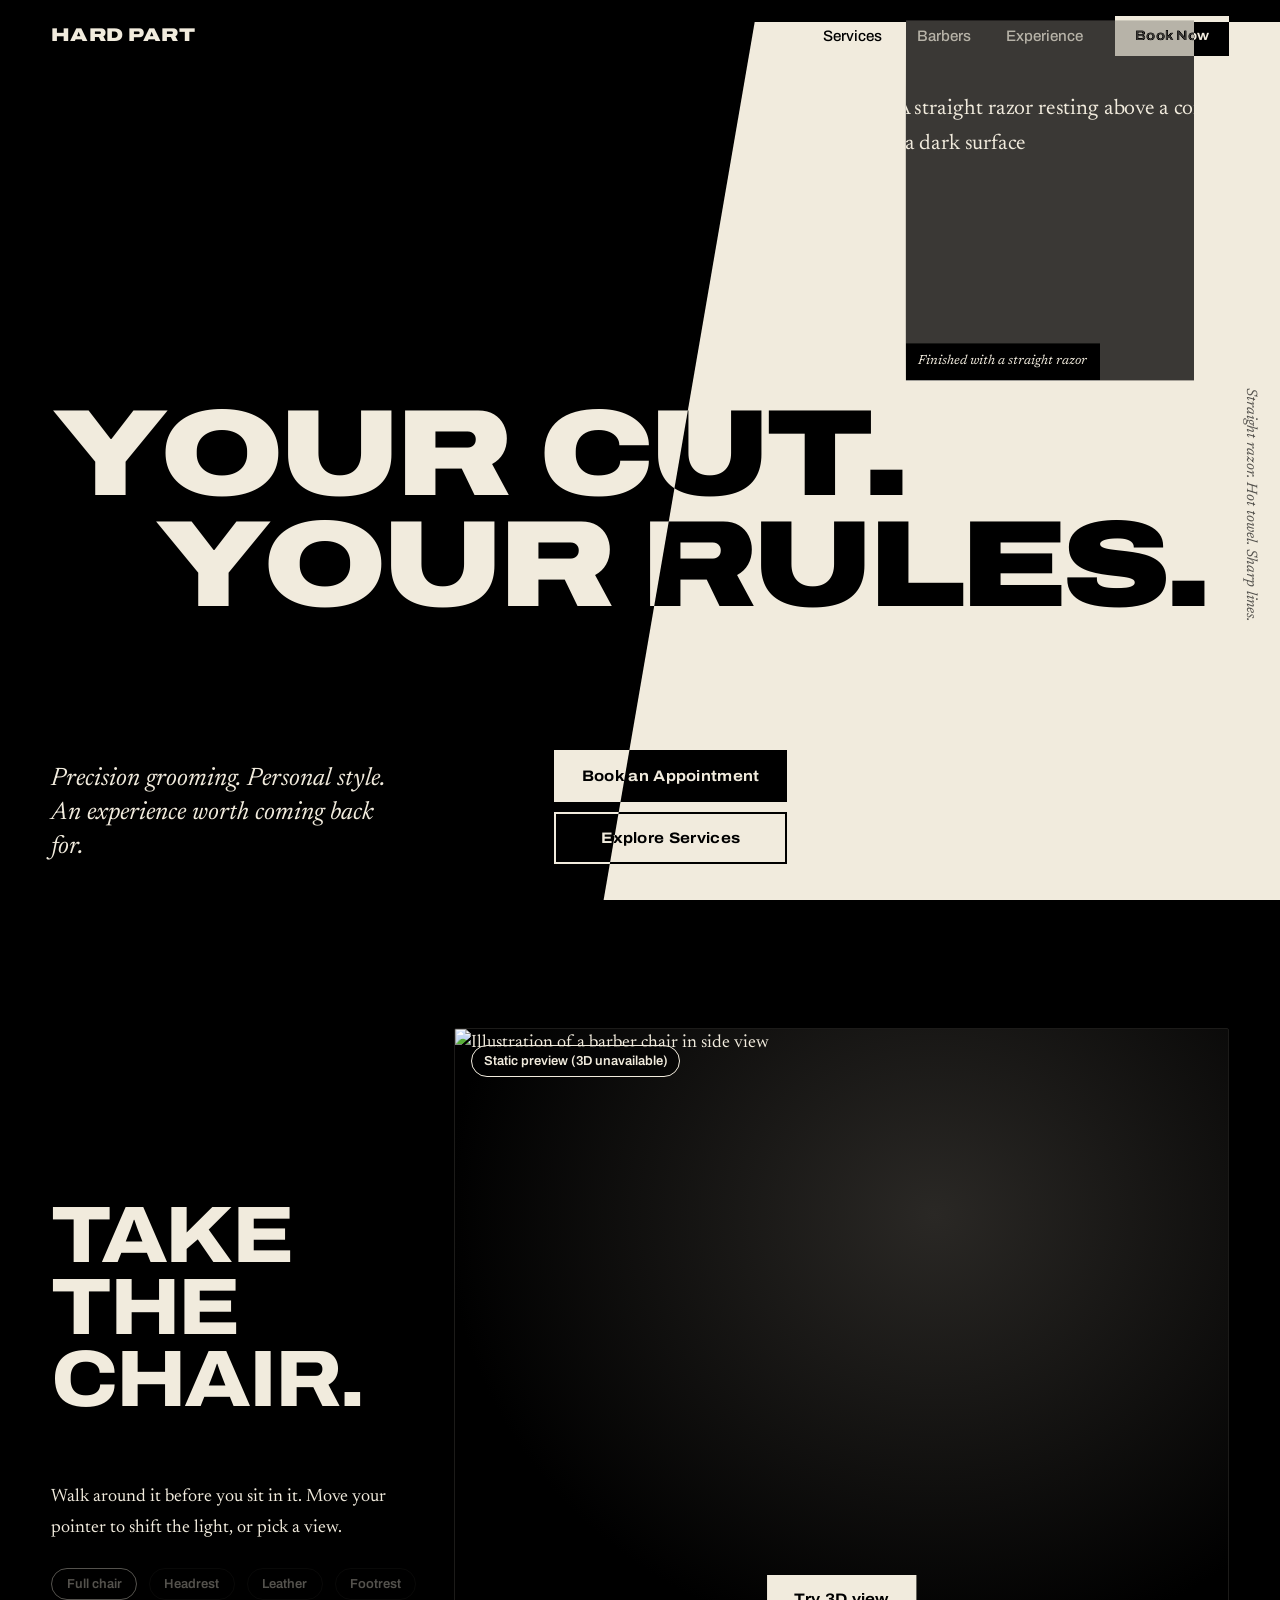
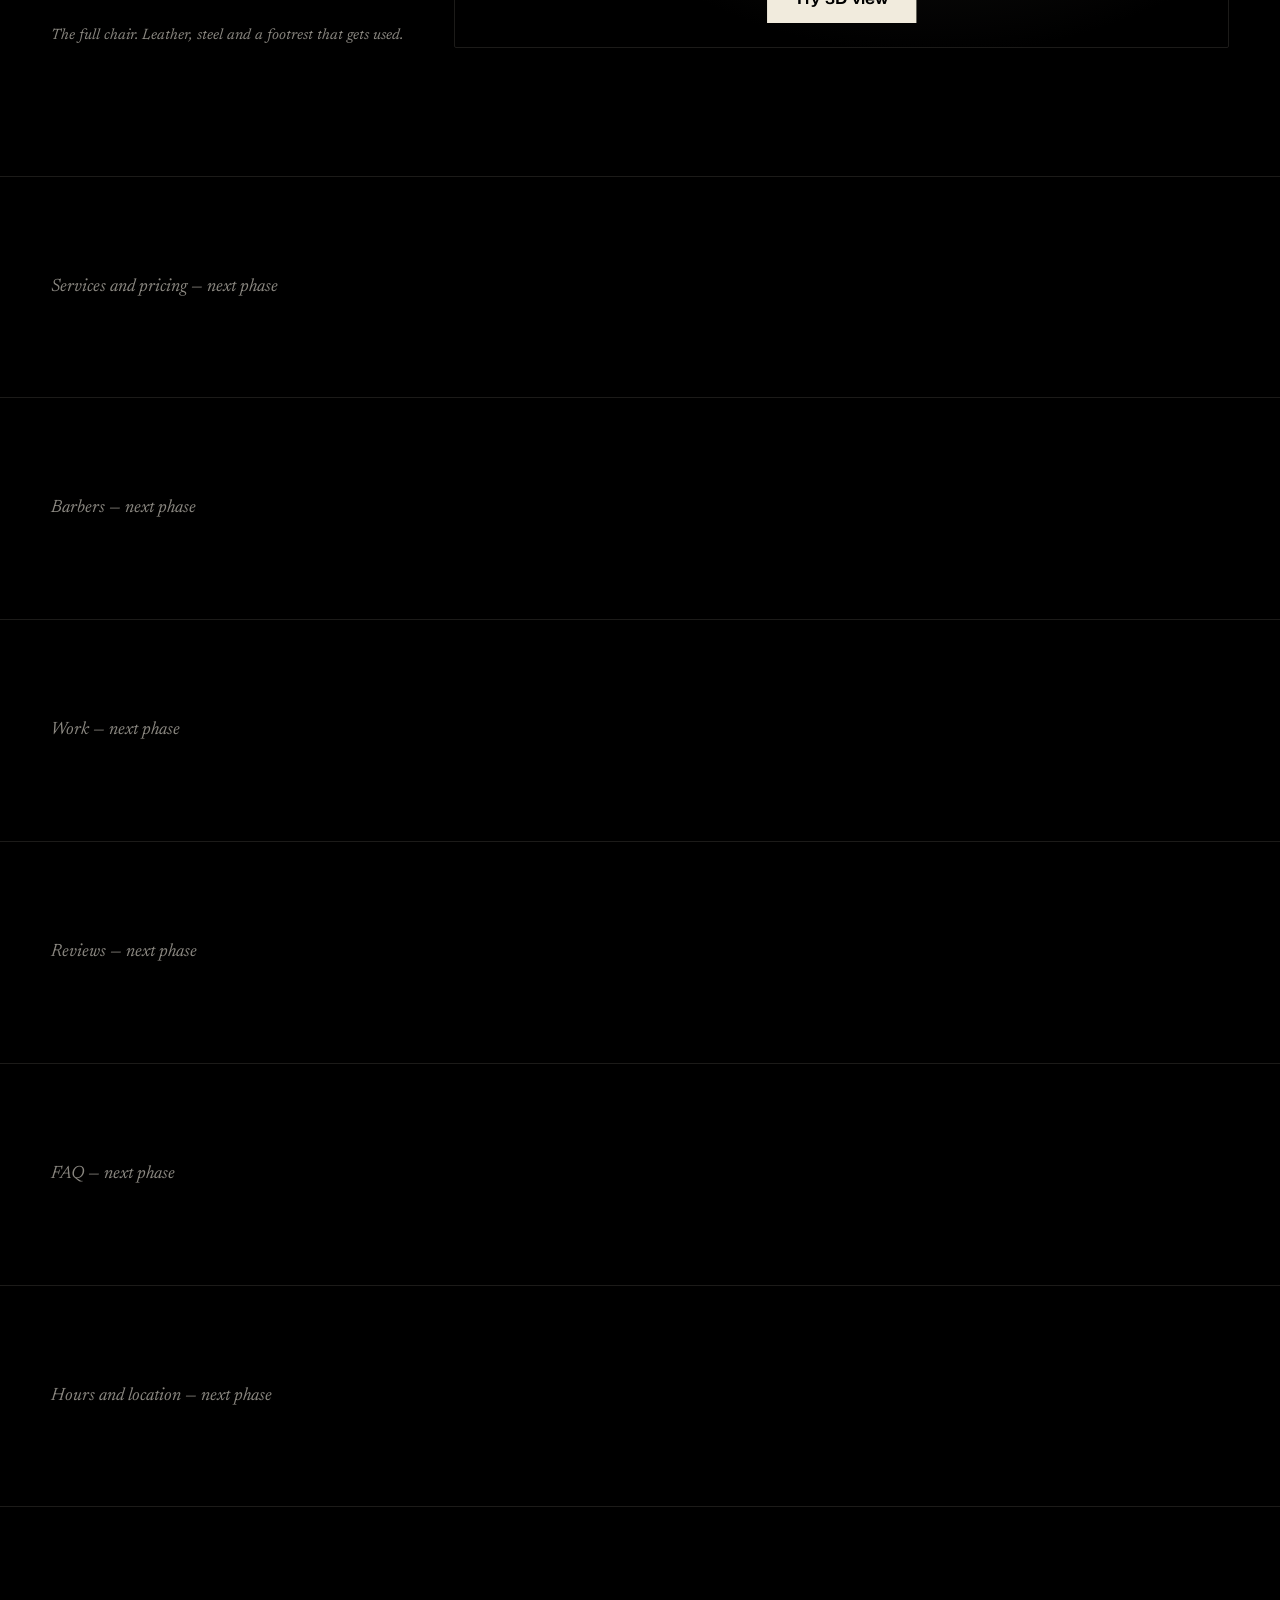
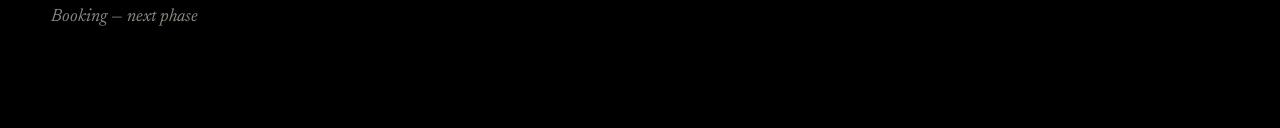
==== index.html @ 2a80bbde "Add files via upload" ====
<!DOCTYPE html>
<html lang="en">
<head>
  <meta charset="utf-8">
  <meta name="viewport" content="width=device-width, initial-scale=1">
  <title>HARD PART — Barber Shop</title>
  <meta name="description" content="HARD PART is a modern barber shop for precision cuts, fades and hot-towel shaves. Demo project.">
  <meta name="theme-color" content="#000000">
  <link rel="icon" href="data:image/svg+xml,%3Csvg xmlns='http://www.w3.org/2000/svg' viewBox='0 0 32 32'%3E%3Crect width='32' height='32' fill='%23000'/%3E%3Cpath d='M18 0h14v32H12z' fill='%23f1ebdd'/%3E%3C/svg%3E">
  <link rel="preconnect" href="https://fonts.googleapis.com">
  <link rel="preconnect" href="https://fonts.gstatic.com" crossorigin>
  <link rel="stylesheet" href="https://fonts.googleapis.com/css2?family=Archivo:wdth,wght@62..125,100..900&family=Newsreader:ital,opsz,wght@0,6..72,400;1,6..72,400&display=swap">
  <link rel="stylesheet" href="style.css">
</head>
<body>
  <a class="skip" href="#main">Skip to content</a>

  <!-- HEADER -->
  <header class="nav" id="nav">
    <a class="nav__logo" href="#top" aria-label="HARD PART, back to top">HARD PART</a>
    <nav class="nav__links" aria-label="Primary">
      <a href="#services">Services</a>
      <a href="#barbers">Barbers</a>
      <a href="#experience">Experience</a>
    </nav>
    <a class="btn btn--sm" href="#book">Book Now</a>
    <button class="nav__toggle" id="menuBtn" aria-expanded="false" aria-controls="menu" aria-label="Open menu">
      <span></span><span></span>
    </button>
  </header>

  <!-- MOBILE MENU -->
  <div class="menu" id="menu" hidden>
    <nav aria-label="Mobile">
      <a href="#services">Services</a>
      <a href="#barbers">Barbers</a>
      <a href="#experience">Experience</a>
      <a href="#reviews">Reviews</a>
      <a href="#visit">Visit</a>
      <a href="#book">Book Now</a>
    </nav>
  </div>

  <main id="main">
    <!-- HERO: a cream slab with a slanted "part" edge holds the photo; the headline crosses the edge and inverts -->
    <section class="hero" id="top" aria-labelledby="heroTitle">
      <div class="hero__panel" aria-hidden="true">
        <span class="hero__side">Straight razor. Hot towel. Sharp lines.</span>
        <span class="hero__ruler"></span>
      </div>

      <figure class="hero__photo">
        <!-- Swap this src for a real photograph (4:5 portrait works best) -->
        <img src="assets/images/hero-barber.svg" width="800" height="1000" alt="A straight razor resting above a comb on a dark surface" fetchpriority="high">
        <figcaption class="hero__cap">Finished with a straight razor</figcaption>
      </figure>

      <div class="hero__content">
        <h1 class="hero__title" id="heroTitle">
          <span class="line"><span>Your cut.</span></span>
          <span class="line line--2"><span>Your rules.</span></span>
        </h1>
        <div class="hero__foot">
          <p class="hero__lede">Precision grooming. Personal style. An experience worth coming back for.</p>
          <div class="hero__actions">
            <a class="btn btn--lg" href="#book">Book an Appointment</a>
            <a class="btn btn--ghost btn--lg" href="#services">Explore Services</a>
          </div>
        </div>
      </div>
    </section>

    <!-- Placeholders: replaced in later phases -->
    <!-- EXPERIENCE: lazy-loaded interactive 3D chair (static preview on small / low-power devices) -->
    <section class="section theme-black chair" id="experience" aria-labelledby="chairTitle">
      <div class="container--wide grid">
        <div class="chair__copy col-4 stack">
          <h2 class="h2 balance" id="chairTitle">Take the chair.</h2>
          <p class="prose">Walk around it before you sit in it. Move your pointer to shift the light, or pick a view.</p>
          <div class="cluster chair__views" role="group" aria-label="Camera views">
            <button class="chip" type="button" data-view="full" aria-pressed="true" disabled data-caption="The full chair. Leather, steel and a footrest that gets used.">Full chair</button>
            <button class="chip" type="button" data-view="headrest" aria-pressed="false" disabled data-caption="An adjustable headrest, built for a long, calm shave.">Headrest</button>
            <button class="chip" type="button" data-view="leather" aria-pressed="false" disabled data-caption="Padded leather and wide arms. Easy to settle into.">Leather</button>
            <button class="chip" type="button" data-view="footrest" aria-pressed="false" disabled data-caption="A tilted footrest. Sit back and let us work.">Footrest</button>
          </div>
          <p class="caption" id="chairCaption" aria-live="polite">The full chair. Leather, steel and a footrest that gets used.</p>
        </div>

        <div class="chair__stage col-8" id="chairStage">
          <img class="chair__fallback" src="assets/images/chair-fallback.svg" width="800" height="640" alt="Illustration of a barber chair in side view" loading="lazy">
          <canvas class="chair__canvas" role="img" aria-label="Interactive 3D barber chair. Use the view buttons to change the camera angle."></canvas>
          <p class="chair__badge" id="chairBadge">Static preview</p>
          <p class="chair__loading" aria-hidden="true">Loading 3D chair</p>
          <button class="btn chair__load" id="chairLoad" type="button" hidden>Load 3D view</button>
        </div>
      </div>
    </section>

    <section class="stub" id="services"><p>Services and pricing — next phase</p></section>
    <section class="stub" id="barbers"><p>Barbers — next phase</p></section>
    <section class="stub" id="gallery"><p>Work — next phase</p></section>
    <section class="stub" id="reviews"><p>Reviews — next phase</p></section>
    <section class="stub" id="faq"><p>FAQ — next phase</p></section>
    <section class="stub" id="visit"><p>Hours and location — next phase</p></section>
    <section class="stub" id="book"><p>Booking — next phase</p></section>
  </main>

  <script src="script.js"></script>
</body>
</html>
---- style.css ----
/* ==========================================================
   HARD PART — style.css
   1. Tokens  2. Base  3. Buttons  4. Nav  5. Menu  6. Hero  7. Stubs
   ========================================================== */

/* 1. TOKENS
   Breakpoints (media queries can't read variables, so they're documented here):
   sm 560px · md 820px · lg 1100px · xl 1440px */
:root {
  /* Colour — raw palette */
  --black: #000;
  --ink: #0d0c0b;           /* raised surface on black */
  --cream: #f1ebdd;
  --cream-deep: #e4dcc9;    /* raised surface on cream */
  --grey: #8a8780;
  --grey-dark: #1c1b19;
  --grey-mid: #3a3835;

  /* Colour — semantic (re-pointed by .theme-cream) */
  --bg: var(--black);
  --fg: var(--cream);
  --surface: var(--ink);
  --muted: var(--grey);
  --line: var(--grey-dark);

  /* Typography */
  --font-display: "Archivo", "Arial Narrow", sans-serif;
  --font-text: "Newsreader", Georgia, serif;
  --fs-xs: .8125rem;
  --fs-sm: .9375rem;
  --fs-base: 1.125rem;
  --fs-lg: clamp(1.25rem, 1.1rem + .6vw, 1.6rem);
  --fs-h3: clamp(1.5rem, 1.2rem + 1.2vw, 2.25rem);
  --fs-h2: clamp(2.4rem, 1.4rem + 4.5vw, 5.5rem);
  --fs-h1: clamp(3.4rem, 1rem + 11vw, 10rem);
  --fs-mega: clamp(5.2rem, 25.5vw, 25rem);

  /* Spacing (4px base, fluid at the top end) */
  --space-1: .25rem;
  --space-2: .5rem;
  --space-3: .75rem;
  --space-4: 1rem;
  --space-5: 1.5rem;
  --space-6: 2.25rem;
  --space-7: clamp(3rem, 6vw, 4.5rem);
  --space-8: clamp(4.5rem, 10vw, 8rem);
  --space-9: clamp(6rem, 16vw, 13rem);
  --pad: clamp(1.25rem, 4vw, 3.5rem);   /* page gutter */
  --gap: clamp(1rem, 2.5vw, 2rem);      /* grid gap */

  /* Radius — deliberately restrained: sharp by default, soft only on small controls */
  --radius-0: 0;
  --radius-1: 2px;
  --radius-2: 6px;
  --radius-pill: 999px;

  /* Elevation */
  --shadow-1: 0 1px 0 rgba(255,255,255,.04) inset, 0 12px 30px -18px rgba(0,0,0,.9);
  --shadow-2: 0 30px 60px -30px rgba(0,0,0,.85);
  --shadow-cream: 0 24px 50px -28px rgba(28,27,25,.45);

  /* Motion */
  --ease: cubic-bezier(.22, 1, .36, 1);
  --t-fast: .2s;
  --t-base: .45s;
  --t-slow: .9s;

  /* Layout widths */
  --w-text: 42rem;
  --w-content: 76rem;
  --w-wide: 96rem;
  --nav-h: 4.5rem;
}

/* 2. BASE */
*, *::before, *::after { box-sizing: border-box; }
html { scroll-behavior: smooth; scroll-padding-top: var(--nav-h); -webkit-text-size-adjust: 100%; }
body {
  margin: 0;
  background: var(--black);
  color: var(--cream);
  font-family: var(--font-text);
  font-size: 1.125rem;
  line-height: 1.6;
  -webkit-font-smoothing: antialiased;
}
a { color: inherit; text-decoration: none; }
h1, p { margin: 0; }
:focus-visible { outline: 2px solid var(--cream); outline-offset: 3px; }
body.menu-open { overflow: hidden; }

.skip {
  position: fixed; left: var(--pad); top: -4rem; z-index: 100;
  background: var(--cream); color: var(--black);
  padding: .6rem 1rem; font-family: var(--font-display); font-weight: 700;
}
.skip:focus { top: 1rem; }

/* 3. BUTTONS — cream fill by default; hover wipes the opposite colour up from the bottom */
.btn {
  --wipe: var(--black);
  position: relative; isolation: isolate; overflow: hidden;
  display: inline-flex; align-items: center; justify-content: center;
  min-height: 3rem; padding: 0 1.6rem;
  font-family: var(--font-display); font-stretch: 110%; font-weight: 700;
  font-size: .95rem; letter-spacing: .02em;
  color: var(--black); background: var(--cream);
  border: 2px solid var(--cream);
  transition: transform var(--t-base) var(--ease), color var(--t-base) var(--ease);
}
.btn::before {
  content: ""; position: absolute; inset: 0; z-index: -1; background: var(--wipe);
  transform: scaleY(0); transform-origin: bottom; transition: transform var(--t-base) var(--ease);
}
.btn:hover { transform: translateY(-3px); color: var(--cream); }
.btn:hover::before { transform: scaleY(1); }
.btn--ghost { --wipe: var(--cream); background: transparent; color: var(--cream); }
.btn--ghost:hover { color: var(--black); }
.btn--sm { min-height: 2.5rem; padding: 0 1.1rem; font-size: .85rem; }

/* 4. NAV — difference blend makes it readable on black AND cream */
.nav {
  position: fixed; inset: 0 0 auto 0; z-index: 50;
  height: var(--nav-h); padding: 0 var(--pad);
  display: flex; align-items: center; justify-content: space-between; gap: 2rem;
  color: var(--cream);
  mix-blend-mode: difference;
}
.nav__logo {
  font-family: var(--font-display); font-stretch: 125%; font-weight: 900;
  font-size: 1.15rem; letter-spacing: .01em;
}
.nav__links { display: flex; gap: 2.2rem; margin-left: auto; font-family: var(--font-display); font-weight: 500; font-size: .95rem; }
.nav__links a { position: relative; padding: .3rem 0; }
.nav__links a::after {
  content: ""; position: absolute; left: 0; bottom: 0; height: 2px; width: 100%;
  background: currentColor; transform: scaleX(0); transform-origin: right;
  transition: transform .45s var(--ease);
}
.nav__links a:hover::after { transform: scaleX(1); transform-origin: left; }
/* The nav button must stay solid cream-on-black in difference mode */
.nav .btn { background: var(--cream); color: var(--black); }

.nav__toggle { display: none; width: 2.75rem; height: 2.75rem; background: none; border: 0; padding: 0; cursor: pointer; position: relative; }
.nav__toggle span {
  position: absolute; left: .6rem; right: .6rem; height: 2px; background: var(--cream);
  transition: transform .4s var(--ease);
}
.nav__toggle span:first-child { top: calc(50% - 5px); }
.nav__toggle span:last-child { top: calc(50% + 3px); }
.menu-open .nav__toggle span:first-child { transform: translateY(4px) rotate(45deg); }
.menu-open .nav__toggle span:last-child { transform: translateY(-4px) rotate(-45deg); }

/* 5. MOBILE MENU */
.menu {
  position: fixed; inset: 0; z-index: 40; background: var(--black);
  display: flex; align-items: flex-end; padding: calc(var(--nav-h) + 1rem) var(--pad) 3rem;
  clip-path: inset(0 0 100% 0); transition: clip-path .6s var(--ease);
}
.menu[hidden] { display: none; }
.menu.is-open { clip-path: inset(0); }
.menu nav { display: flex; flex-direction: column; width: 100%; }
.menu a {
  font-family: var(--font-display); font-stretch: 120%; font-weight: 800;
  font-size: clamp(2rem, 9vw, 3.2rem); line-height: 1.15; padding: .25rem 0;
  border-bottom: 1px solid var(--grey-dark);
}

/* 6. HERO
   Layers: black page → cream panel (slanted left edge = the "part") → photo → headline.
   The headline/CTAs use mix-blend-mode: difference with cream text, so letters are
   cream on black and pure black on the cream panel, flipping where the edge crosses.
   Parallax is driven by two CSS variables written by script.js:
   --sy (scroll offset in px) and --mx (pointer position, -1…1). */
.hero {
  --sy: 0; --mx: 0;
  position: relative; isolation: isolate; overflow: hidden;
  min-height: 100vh; min-height: 100svh;
  background: var(--black);
}
.hero__panel {
  position: absolute; z-index: 0; top: -2rem; bottom: -2rem; right: 0; width: 54%;
  background: var(--cream);
  clip-path: polygon(24% 0, 100% 0, 100% 100%, 0 100%);
  transform: translate3d(calc(var(--mx) * -10px), calc(var(--sy) * .05px), 0);
}
/* Decorative: rotated caption and a barber's ruler along the foot of the panel */
.hero__side {
  position: absolute; right: 1.1rem; top: 50%; translate: 0 -50%;
  writing-mode: vertical-rl; font-style: italic; font-size: var(--fs-sm); color: var(--black); opacity: .65;
}
.hero__ruler {
  position: absolute; left: 30%; right: 3.5rem; bottom: 2.5rem; height: 14px; opacity: .55;
  background:
    repeating-linear-gradient(90deg, var(--black) 0 1px, transparent 1px 40px) 0 100% / 100% 100% no-repeat,
    repeating-linear-gradient(90deg, var(--black) 0 1px, transparent 1px 8px) 0 100% / 100% 45% no-repeat;
}
.hero__photo {
  position: absolute; z-index: 1; margin: 0;
  right: calc(var(--pad) + 2.2rem); top: calc(var(--nav-h) + 1.5rem);
  width: min(27vw, 25rem, 32svh);
  aspect-ratio: 4 / 5; overflow: hidden; background: var(--grey-mid);
  box-shadow: var(--shadow-2);
  transform: translate3d(calc(var(--mx) * 14px), calc(var(--sy) * -.07px), 0);
}
.hero__photo img {
  width: 100%; height: 100%; object-fit: cover; display: block;
  transform: translate3d(0, calc(var(--sy) * .1px), 0) scale(1.2); /* inner drift = parallax inside the frame */
}
.hero__cap {
  position: absolute; left: 0; bottom: 0; padding: .5rem .8rem;
  background: var(--black); color: var(--cream); font-size: var(--fs-xs); font-style: italic;
}
.hero__content {
  position: relative; z-index: 2; min-height: inherit;
  display: flex; flex-direction: column; justify-content: flex-end;
  padding: calc(var(--nav-h) + 2rem) var(--pad) 2.25rem;
  color: var(--cream); mix-blend-mode: difference; pointer-events: none;
}
.hero__content a { pointer-events: auto; }
.hero__title {
  margin: 0; font-family: var(--font-display); font-weight: 900; text-transform: uppercase;
  font-stretch: 125%; font-size: 9.6vw; line-height: .84; letter-spacing: -.04em;
  transform: translate3d(0, calc(var(--sy) * -.08px), 0);
}
.hero__title .line { display: block; overflow: hidden; padding-block: .03em; }
.hero__title .line > span { display: block; }
.hero__title .line--2 { margin-left: 8vw; }      /* asymmetry: second line steps in */
.hero__foot {
  display: flex; align-items: flex-end; justify-content: space-between; gap: 2rem;
  margin-top: clamp(1.5rem, 3.5vw, 2.75rem); width: min(100%, 46rem);
}
.hero__lede { max-width: 24ch; font-size: var(--fs-lg); font-style: italic; line-height: 1.35; }
.hero__actions { display: flex; flex-direction: column; gap: .6rem; }
.hero__actions .btn { min-height: 3.25rem; padding: 0 1.6rem; font-size: .95rem; }

/* Entrance sequence: panel slides in → photo is revealed → headline lines rise → foot fades */
@media (prefers-reduced-motion: no-preference) {
  .js .hero__panel { animation: panel-in 1.3s var(--ease) both; }
  .js .hero__photo { animation: photo-in 1.5s .5s var(--ease) both; }
  .js .hero__photo img { animation: photo-settle 2.2s .5s var(--ease) both; }
  .js .hero__title .line > span { animation: rise 1.1s .7s var(--ease) both; }
  .js .hero__title .line--2 > span { animation-delay: .85s; }
  .js .hero__foot { animation: fade 1s 1.3s ease both; }
}
@keyframes panel-in { from { transform: translate3d(100%, 0, 0); } }
@keyframes photo-in { from { clip-path: inset(100% 0 0 0); } to { clip-path: inset(0); } }
@keyframes photo-settle { from { scale: 1.25; } }
@keyframes rise { from { transform: translateY(105%); } }
@keyframes fade { from { opacity: 0; } }

@media (max-width: 820px) {
  .hero__panel { top: 0; bottom: auto; height: 56svh; width: 100%; clip-path: polygon(0 0, 100% 0, 100% 100%, 0 calc(100% - 14vw)); }
  .hero__side, .hero__ruler { display: none; }
  .hero__photo { right: var(--pad); top: calc(var(--nav-h) + .75rem); width: min(56vw, 20rem, 34svh); }
  .hero__title { font-size: 14vw; font-stretch: 105%; }
  .hero__title .line--2 { margin-left: 0; }
  .hero__foot { flex-direction: column; align-items: flex-start; gap: 1.25rem; }
  .hero__actions { flex-direction: row; flex-wrap: wrap; }
}

/* 7. STUBS (temporary) */
.stub { padding: 6rem var(--pad); border-top: 1px solid var(--grey-dark); color: var(--grey); font-style: italic; }

/* RESPONSIVE (nav) */
@media (max-width: 820px) {
  .nav__links, .nav .btn { display: none; }
  .nav__toggle { display: block; margin-left: auto; }
}
@media (prefers-reduced-motion: reduce) {
  html { scroll-behavior: auto; }
  * { transition-duration: .01ms !important; }
}

/* ==========================================================
   8. DESIGN SYSTEM — reusable classes
   Themes · Layout · Type · Rules · Cards · Frames · Chips · Forms · Utilities
   ========================================================== */

/* Themes: flip the semantic tokens on any section */
.theme-cream { --bg: var(--cream); --fg: var(--black); --surface: var(--cream-deep); --muted: #6b675f; --line: #cfc6b1; }
.theme-black { --bg: var(--black); --fg: var(--cream); --surface: var(--ink); --muted: var(--grey); --line: var(--grey-dark); }
.theme-cream, .theme-black { background: var(--bg); color: var(--fg); }
.theme-cream :focus-visible { outline-color: var(--black); }

/* Layout */
.section { padding-block: var(--space-8); }
.section--tight { padding-block: var(--space-7); }
.container { width: min(100% - 2 * var(--pad), var(--w-content)); margin-inline: auto; }
.container--wide { width: min(100% - 2 * var(--pad), var(--w-wide)); margin-inline: auto; }
.container--text { width: min(100% - 2 * var(--pad), var(--w-text)); margin-inline: auto; }

/* 12-column grid. Asymmetry comes from uneven spans + offsets. */
.grid { display: grid; grid-template-columns: repeat(12, minmax(0, 1fr)); gap: var(--gap); }
.grid > * { grid-column: 1 / -1; }
.stack > * + * { margin-top: var(--stack, var(--space-5)); }
.cluster { display: flex; flex-wrap: wrap; gap: var(--space-3); align-items: center; }

/* Type */
.display, .h1, .h2, .h3 { font-family: var(--font-display); font-weight: 800; text-transform: uppercase; }
.display { font-size: var(--fs-mega); font-stretch: 125%; font-weight: 900; line-height: .78; letter-spacing: -.045em; }
.h1 { font-size: var(--fs-h1); font-stretch: 120%; line-height: .85; letter-spacing: -.04em; }
.h2 { font-size: var(--fs-h2); font-stretch: 112%; line-height: .9; letter-spacing: -.03em; }
.h3 { font-size: var(--fs-h3); font-stretch: 100%; font-weight: 700; line-height: 1; letter-spacing: -.01em; }
.lede { font-size: var(--fs-lg); font-style: italic; line-height: 1.4; max-width: 30ch; }
.prose { max-width: 58ch; line-height: 1.7; }
.prose p + p { margin-top: 1em; }
.caption { font-size: var(--fs-sm); color: var(--muted); font-style: italic; }
.num { font-family: var(--font-display); font-stretch: 100%; font-variant-numeric: tabular-nums; font-weight: 600; }
.muted { color: var(--muted); }
.balance { text-wrap: balance; }

/* Rules and borders */
.rule { border: 0; border-top: 1px solid var(--line); margin: 0; }
.rule--strong { border-top: 2px solid var(--fg); }
.list-rules > * { border-top: 1px solid var(--line); padding-block: var(--space-4); }
.list-rules > *:last-child { border-bottom: 1px solid var(--line); }

/* Text link */
.link { background: linear-gradient(currentColor, currentColor) 0 100% / 100% 1px no-repeat; padding-bottom: 2px; transition: background-size var(--t-base) var(--ease); }
.link:hover { background-size: 0 1px; background-position: 100% 100%; }

/* Buttons on themed sections (the base .btn is cream; this adapts it) */
.theme-cream .btn:not(.btn--ghost) { background: var(--black); color: var(--cream); border-color: var(--black); }
.theme-cream .btn--ghost { color: var(--black); border-color: var(--black); }
.btn--lg { min-height: 3.5rem; padding: 0 2.2rem; font-size: 1.05rem; }

/* Cards */
.card { background: var(--surface); border: 1px solid var(--line); border-radius: var(--radius-1); padding: var(--space-6); box-shadow: var(--shadow-1); transition: transform var(--t-base) var(--ease), border-color var(--t-base) var(--ease); }
.theme-cream .card { box-shadow: var(--shadow-cream); }
.card--interactive:hover { transform: translateY(-4px); border-color: var(--muted); }
.card--flat { box-shadow: none; background: transparent; }
.card--offset { margin-top: var(--space-7); }

/* Image frames (use with <img> or as a graphic placeholder) */
.frame { position: relative; overflow: hidden; background: var(--grey-mid); aspect-ratio: var(--ratio, 4 / 5); border-radius: var(--radius-1); }
.frame > img, .frame > video { width: 100%; height: 100%; object-fit: cover; display: block; }
.frame--wide { --ratio: 16 / 10; }
.frame--tall { --ratio: 3 / 5; }
.frame--square { --ratio: 1; }
.frame--grayscale > img { filter: grayscale(1) contrast(1.08); transition: filter var(--t-slow) var(--ease), transform var(--t-slow) var(--ease); }
.frame--grayscale:hover > img { filter: none; transform: scale(1.03); }

/* Chips and tags */
.chip { display: inline-flex; align-items: center; min-height: 2rem; padding: 0 .9rem; border: 1px solid var(--line); border-radius: var(--radius-pill); font-family: var(--font-display); font-size: var(--fs-xs); font-weight: 600; }
.chip[aria-pressed="true"], .chip.is-active { background: var(--fg); color: var(--bg); border-color: var(--fg); }

/* Forms (used by booking) */
.field { display: grid; gap: var(--space-2); }
.field label { font-family: var(--font-display); font-weight: 600; font-size: var(--fs-sm); }
.input { width: 100%; min-height: 3.25rem; padding: 0 var(--space-4); background: transparent; color: var(--fg); border: 1px solid var(--line); border-radius: var(--radius-1); font: inherit; transition: border-color var(--t-fast); }
.input:hover { border-color: var(--muted); }
.input:focus-visible { outline: 2px solid var(--fg); outline-offset: 2px; border-color: var(--fg); }
.input::placeholder { color: var(--muted); }

/* Utilities */
.sr-only { position: absolute; width: 1px; height: 1px; overflow: hidden; clip-path: inset(50%); white-space: nowrap; }
.text-right { text-align: right; }
.hide-sm { display: initial; }
.reveal { opacity: 0; transform: translateY(1.5rem); transition: opacity var(--t-slow) var(--ease), transform var(--t-slow) var(--ease); }
.reveal.is-visible, .no-js .reveal { opacity: 1; transform: none; }

/* Responsive grid spans */
@media (min-width: 820px) {
  .grid > .col-3 { grid-column: span 3; }
  .grid > .col-4 { grid-column: span 4; }
  .grid > .col-5 { grid-column: span 5; }
  .grid > .col-6 { grid-column: span 6; }
  .grid > .col-7 { grid-column: span 7; }
  .grid > .col-8 { grid-column: span 8; }
  .grid > .start-2 { grid-column-start: 2; }
  .grid > .start-6 { grid-column-start: 6; }
  .grid > .start-8 { grid-column-start: 8; }
  .grid > .start-9 { grid-column-start: 9; }
}
@media (max-width: 560px) {
  .hide-sm { display: none; }
  .card { padding: var(--space-5); }
  .card--offset { margin-top: 0; }
}
@media (prefers-reduced-motion: reduce) { .reveal { opacity: 1; transform: none; } }

/* ==========================================================
   9. EXPERIENCE — 3D chair stage
   ========================================================== */
.chair { overflow: hidden; }
.chair .grid { align-items: end; }
.chair__stage {
  position: relative; overflow: hidden; aspect-ratio: 5 / 4; min-height: 24rem;
  background: radial-gradient(ellipse at 62% 30%, #2a2825, #000 72%);
  border: 1px solid var(--line); border-radius: var(--radius-1);
}
.chair__fallback, .chair__canvas { position: absolute; inset: 0; width: 100%; height: 100%; display: block; }
.chair__fallback { object-fit: cover; transition: opacity var(--t-slow) var(--ease), visibility var(--t-slow); }
.chair__canvas { opacity: 0; transition: opacity var(--t-slow) var(--ease); }
.chair__stage.is-3d .chair__canvas { opacity: 1; }
.chair__stage.is-3d .chair__fallback { opacity: 0; visibility: hidden; }
.chair__badge {
  position: absolute; left: 1rem; top: 1rem; margin: 0; padding: .3rem .7rem;
  border: 1px solid var(--cream); border-radius: var(--radius-pill);
  font-family: var(--font-display); font-size: var(--fs-xs); font-weight: 600; background: rgba(0,0,0,.55);
}
.chair__loading { position: absolute; right: 1rem; bottom: 1rem; margin: 0; font-style: italic; font-size: var(--fs-sm); opacity: 0; transition: opacity var(--t-base); }
.chair__stage.is-loading .chair__loading { opacity: .8; }
.chair__load { position: absolute; left: 50%; bottom: 1.5rem; translate: -50% 0; }
.chair__load[hidden] { display: none; }
.chair__views .chip { background: transparent; color: var(--fg); cursor: pointer; font-family: var(--font-display); transition: background var(--t-fast), color var(--t-fast), opacity var(--t-fast); }
.chair__views .chip:hover:not(:disabled) { border-color: var(--fg); }
.chair__views .chip:disabled { opacity: .35; cursor: not-allowed; }
@media (max-width: 820px) {
  .chair__stage { aspect-ratio: 4 / 5; min-height: 0; }
  .chair__fallback { object-fit: contain; }
}
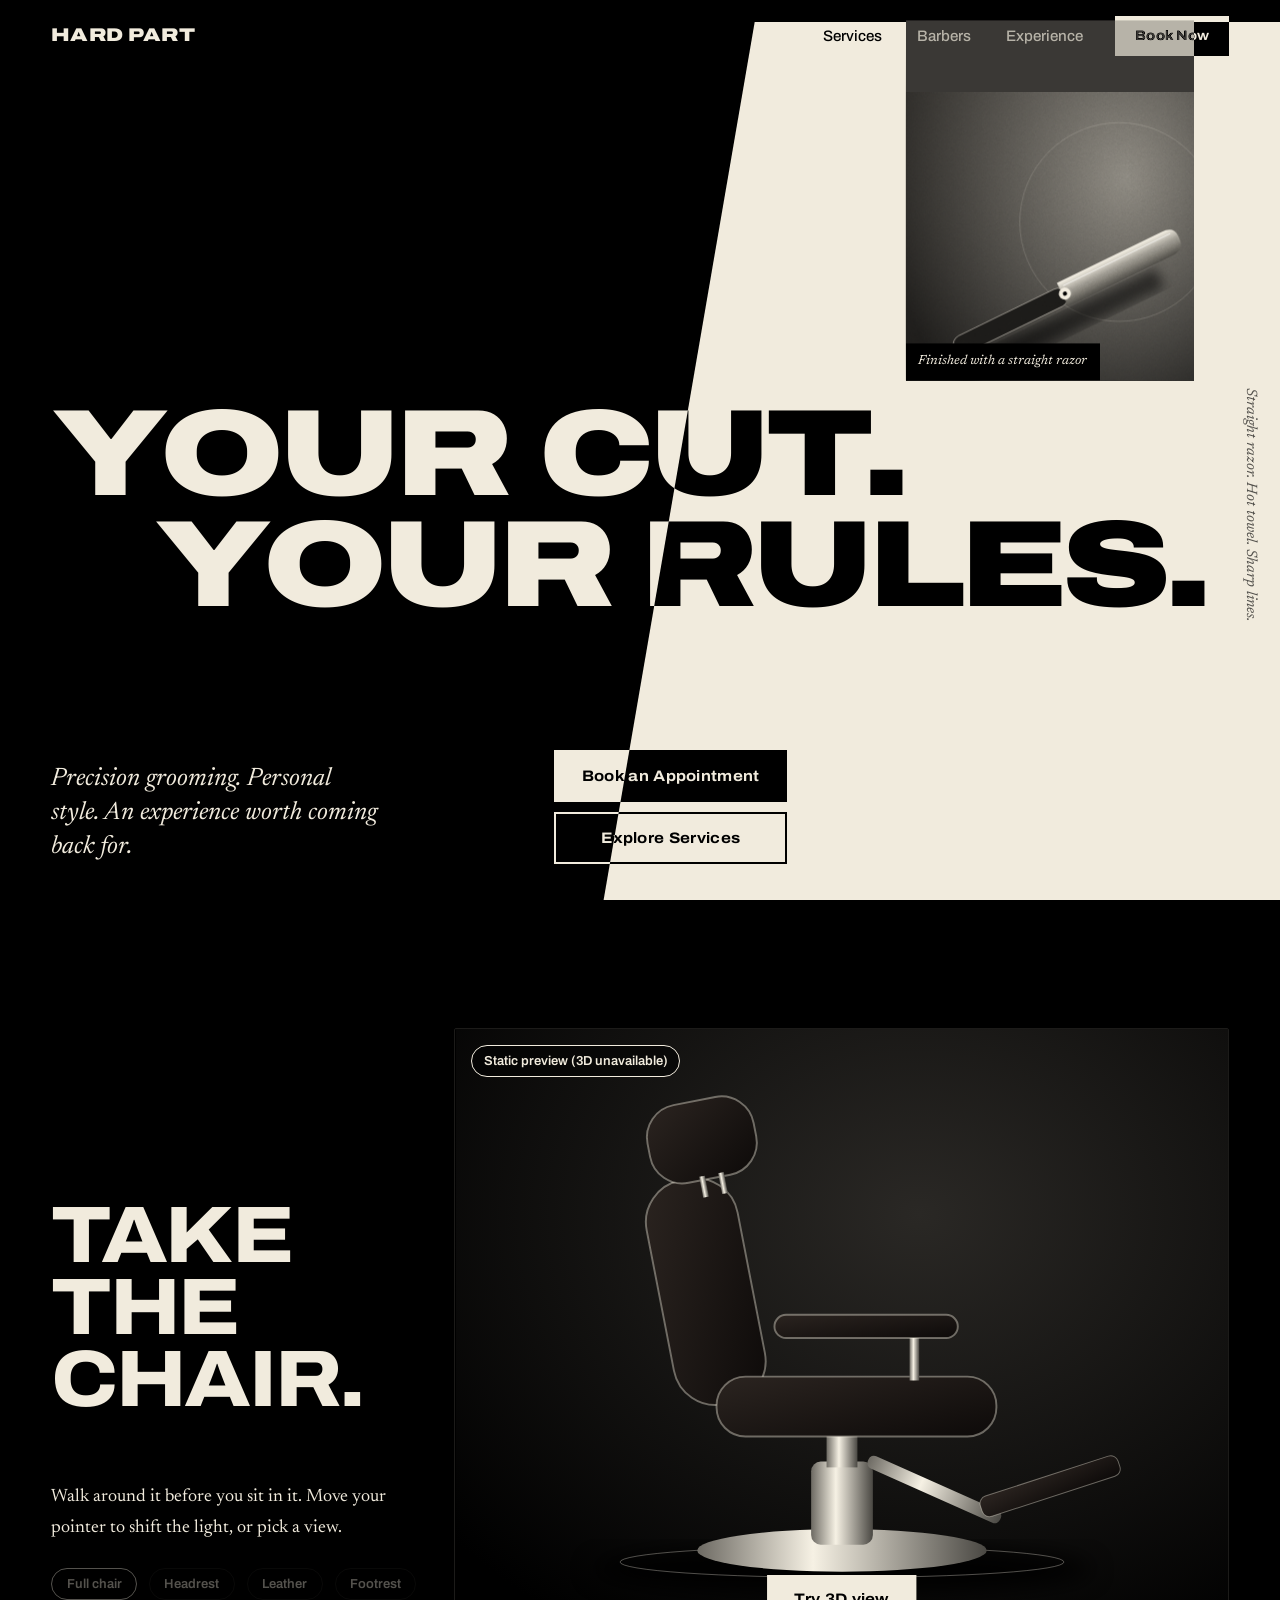
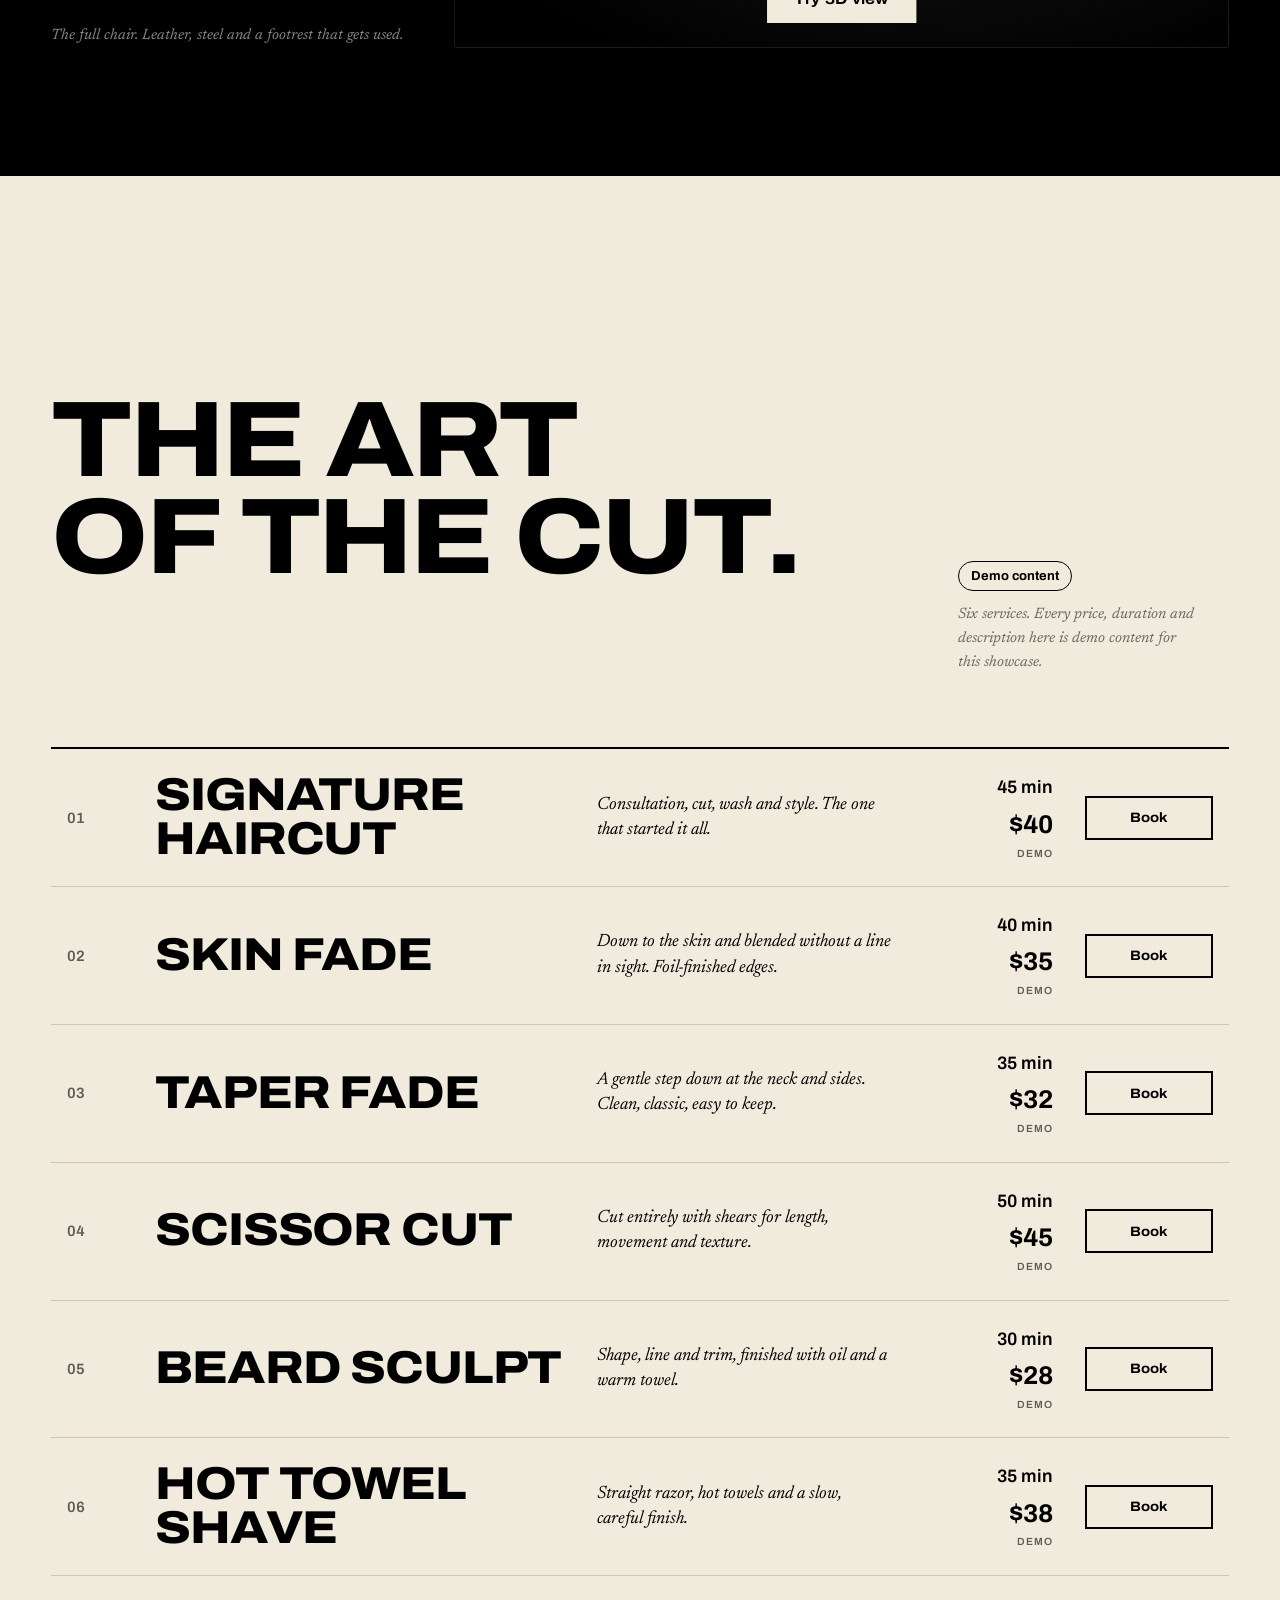
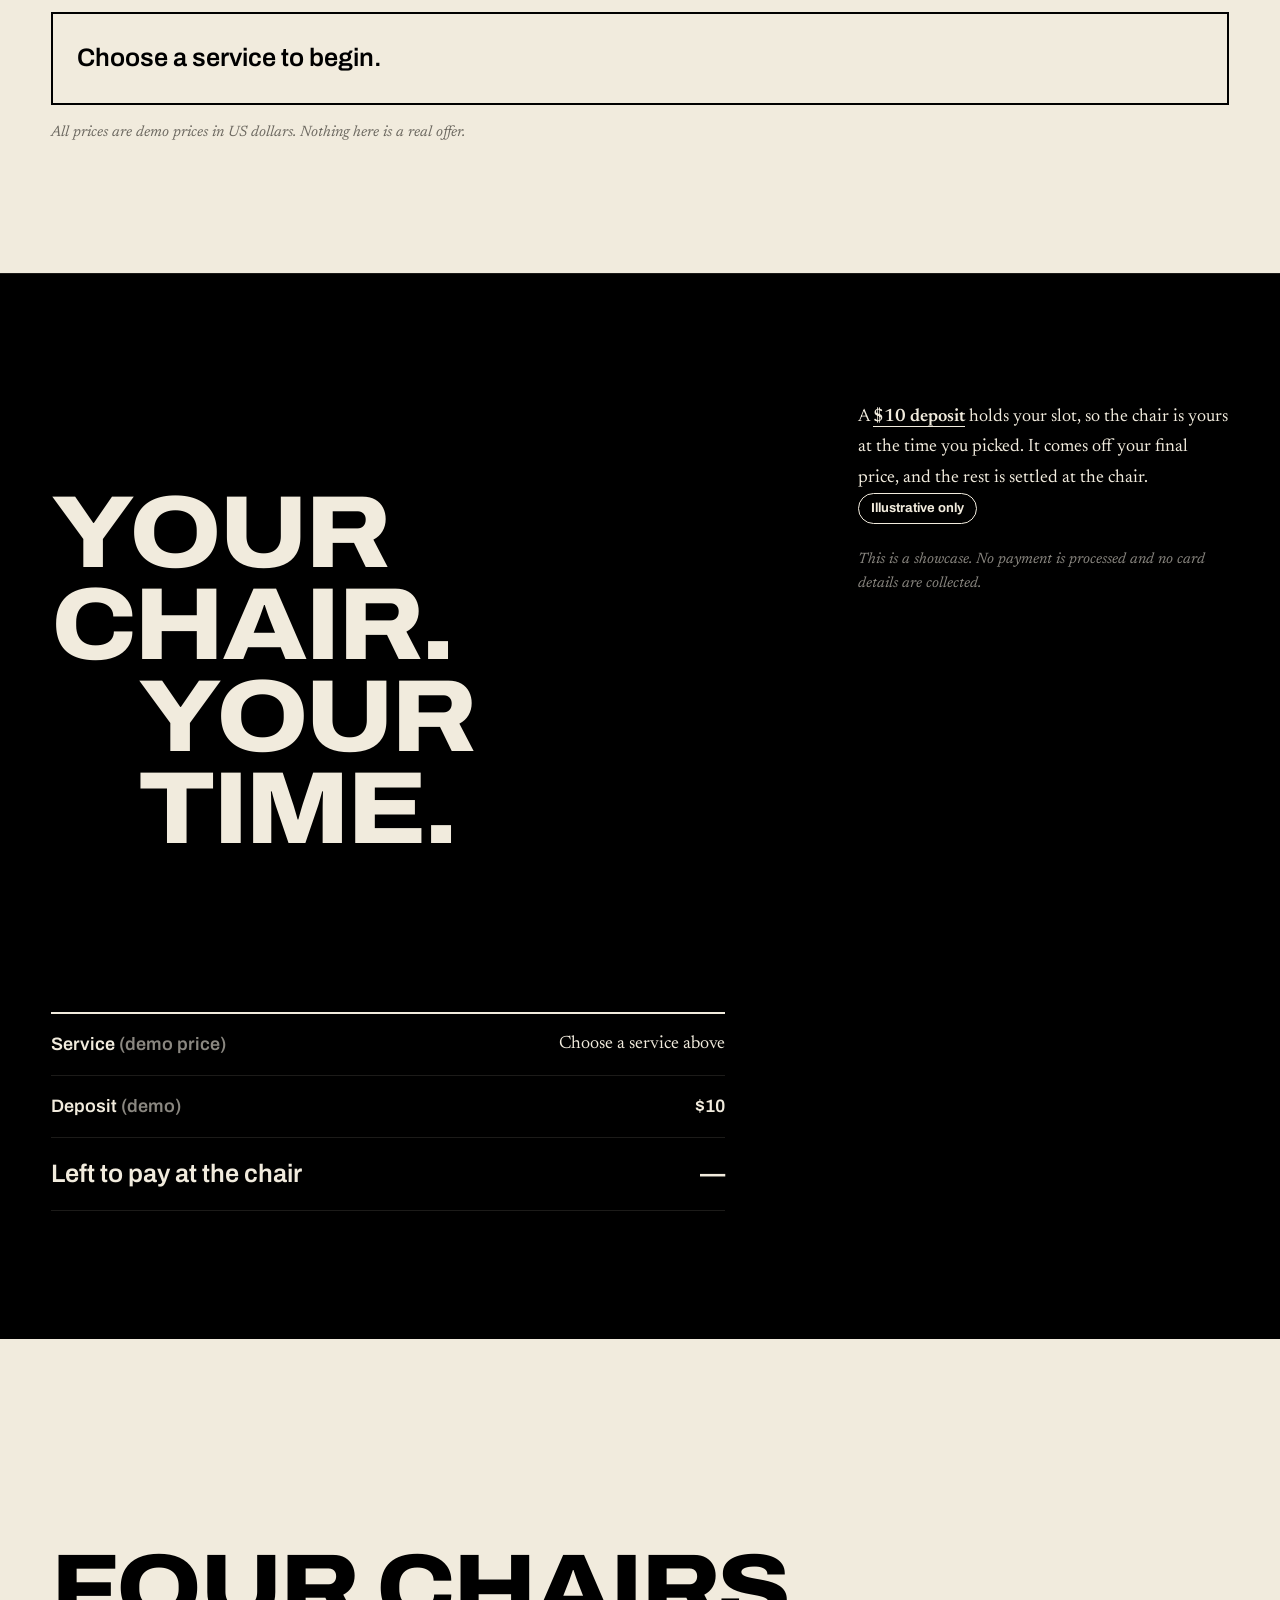
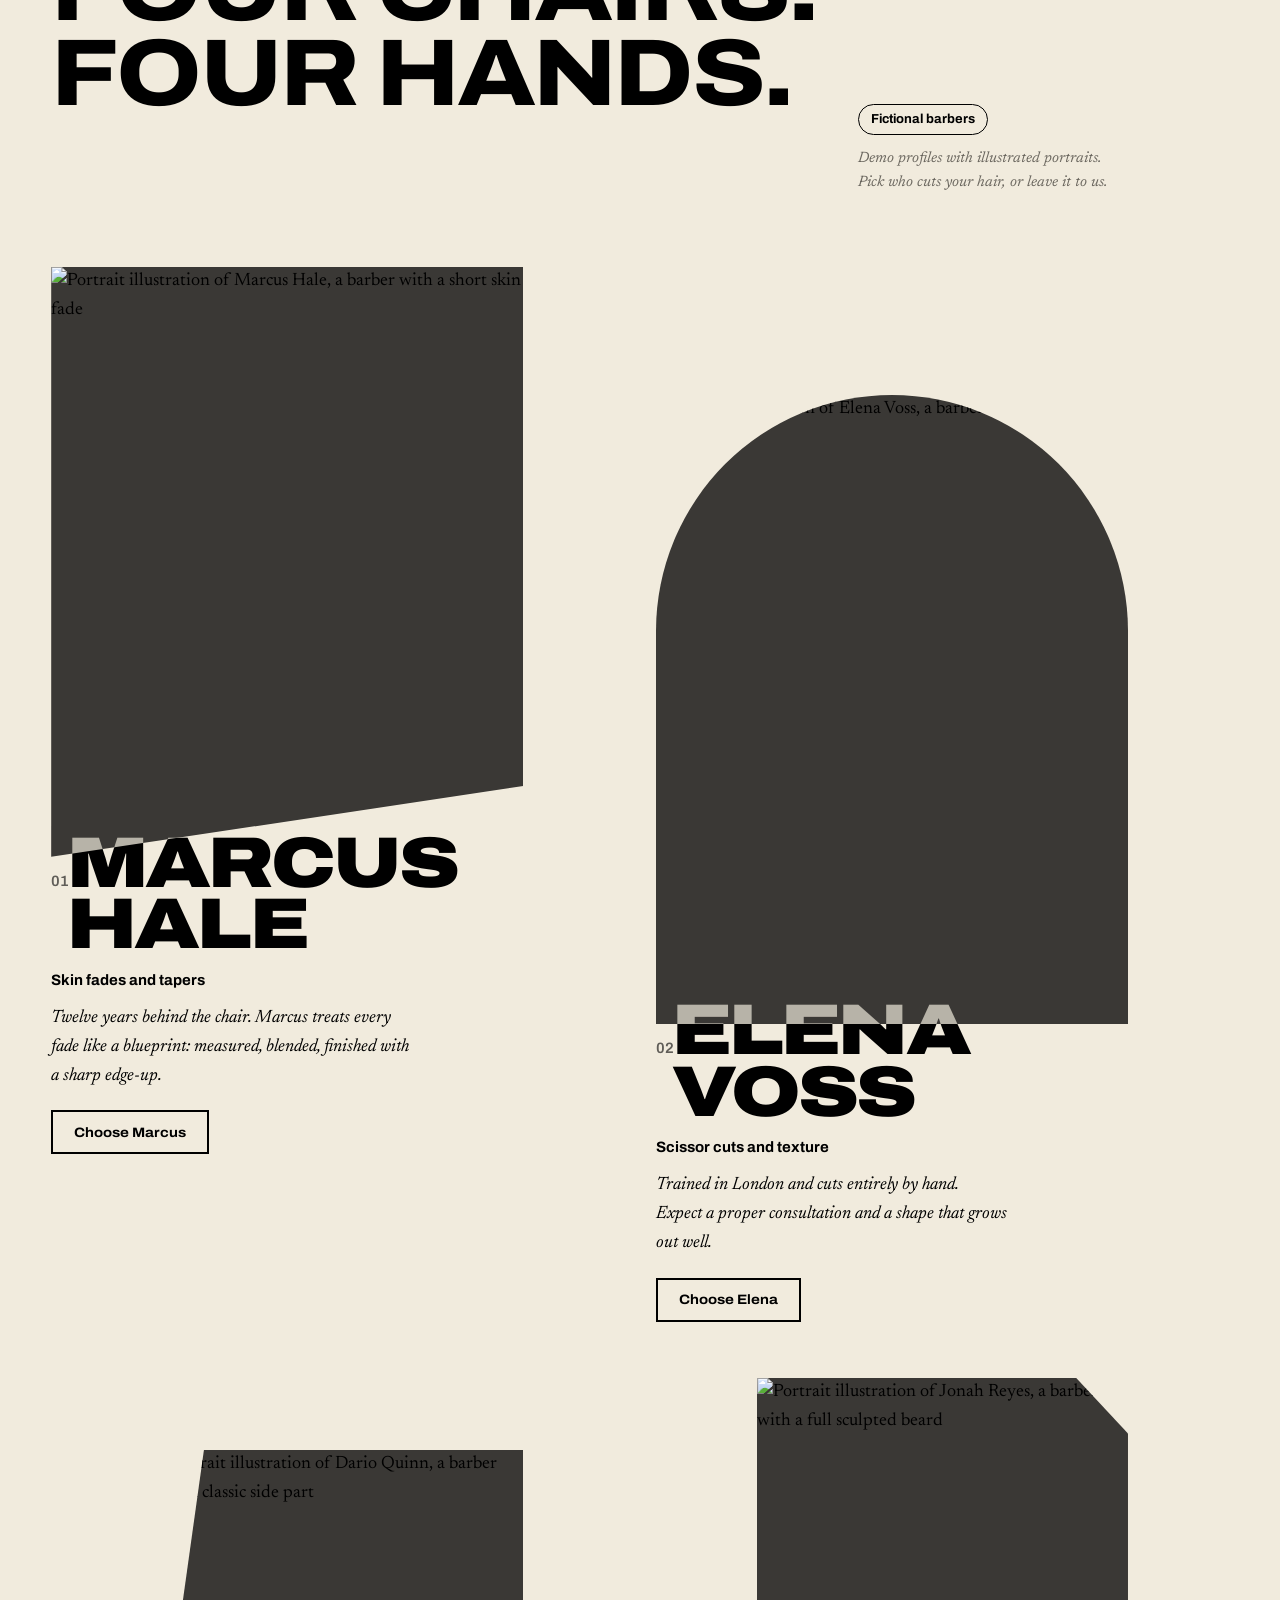
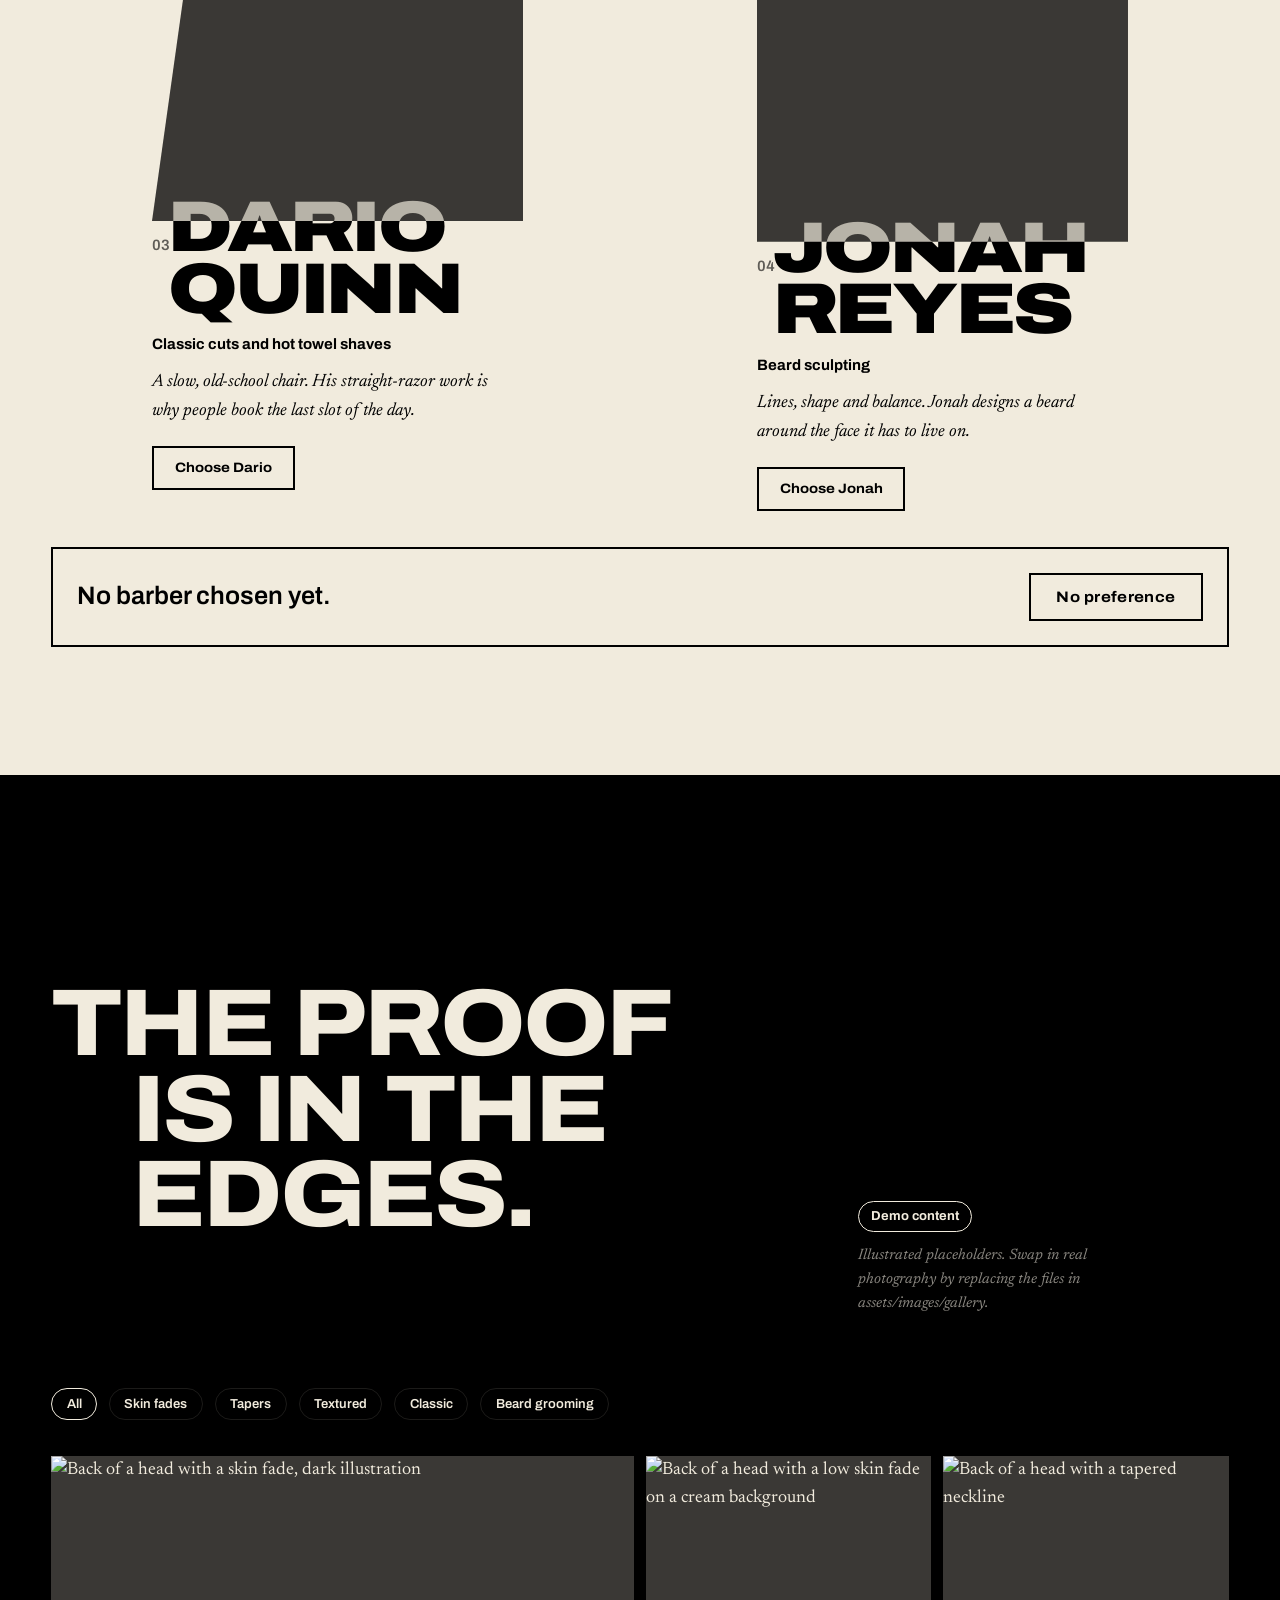
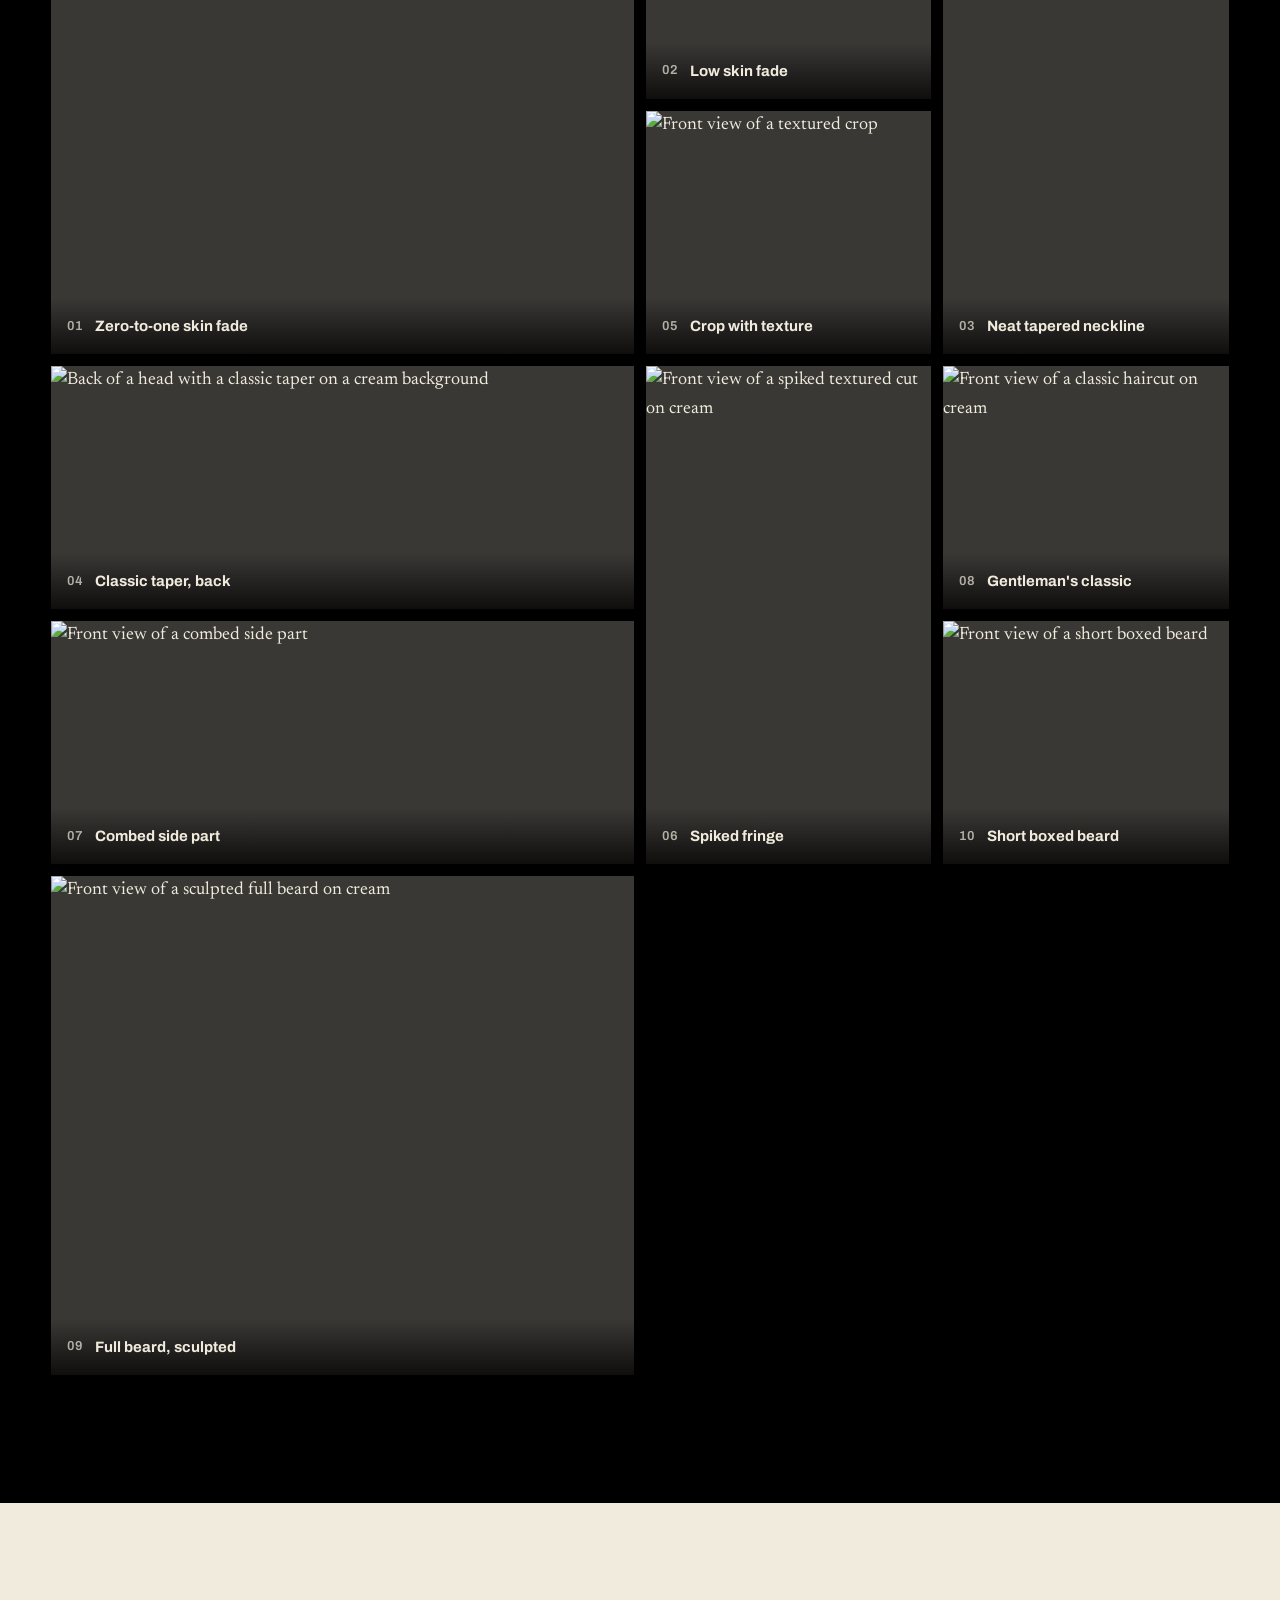
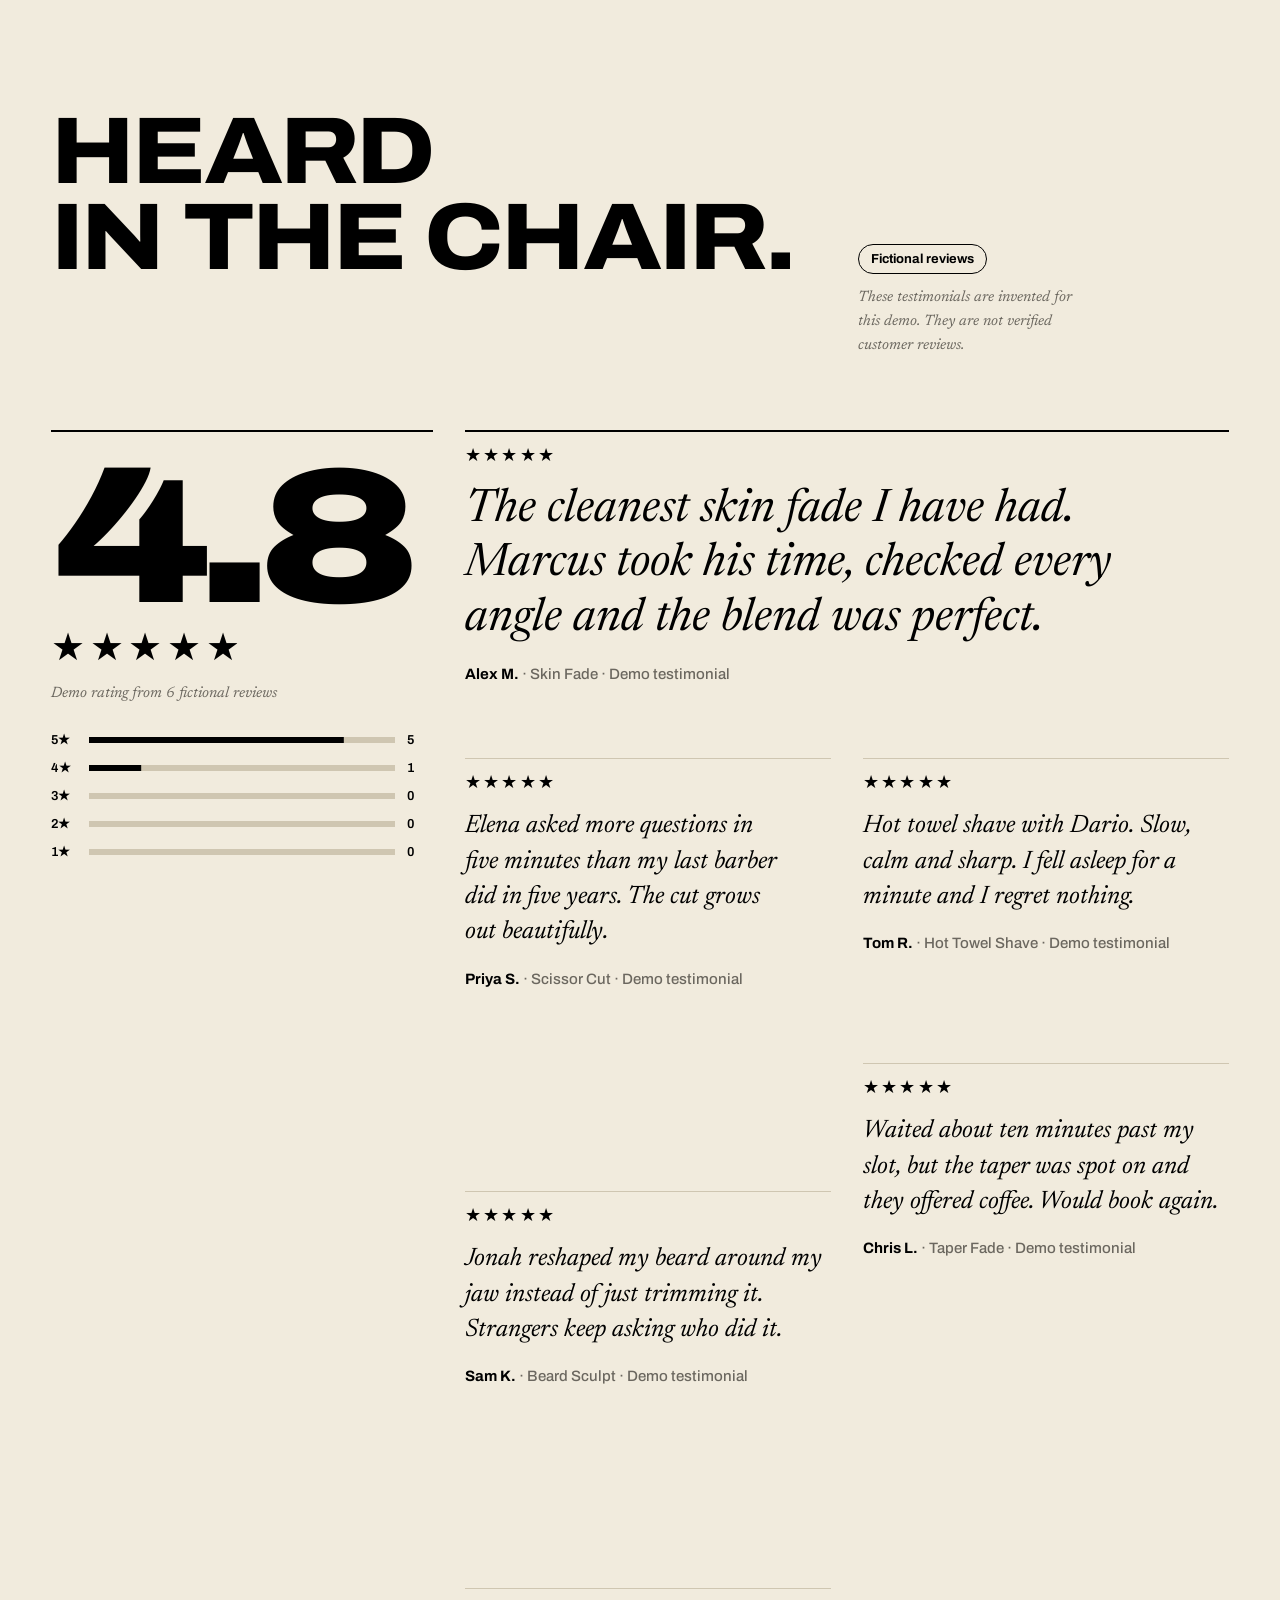
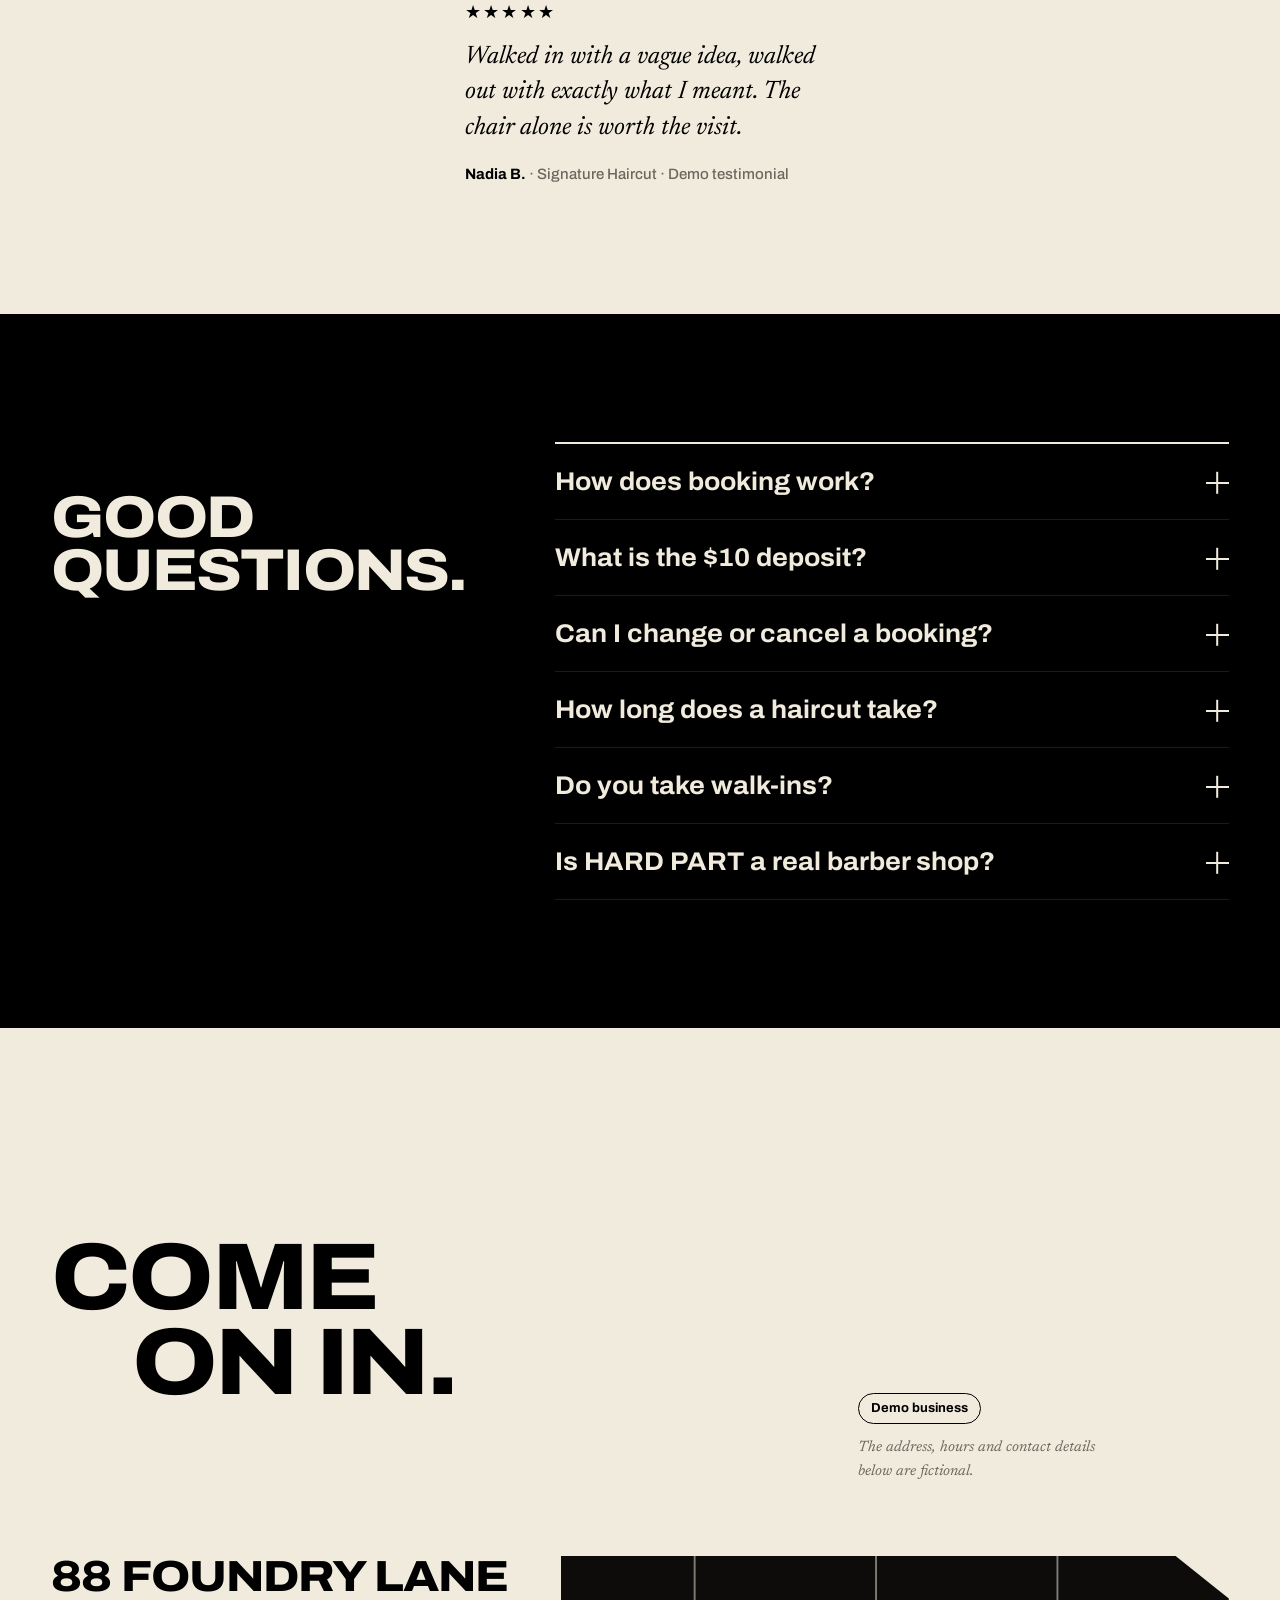
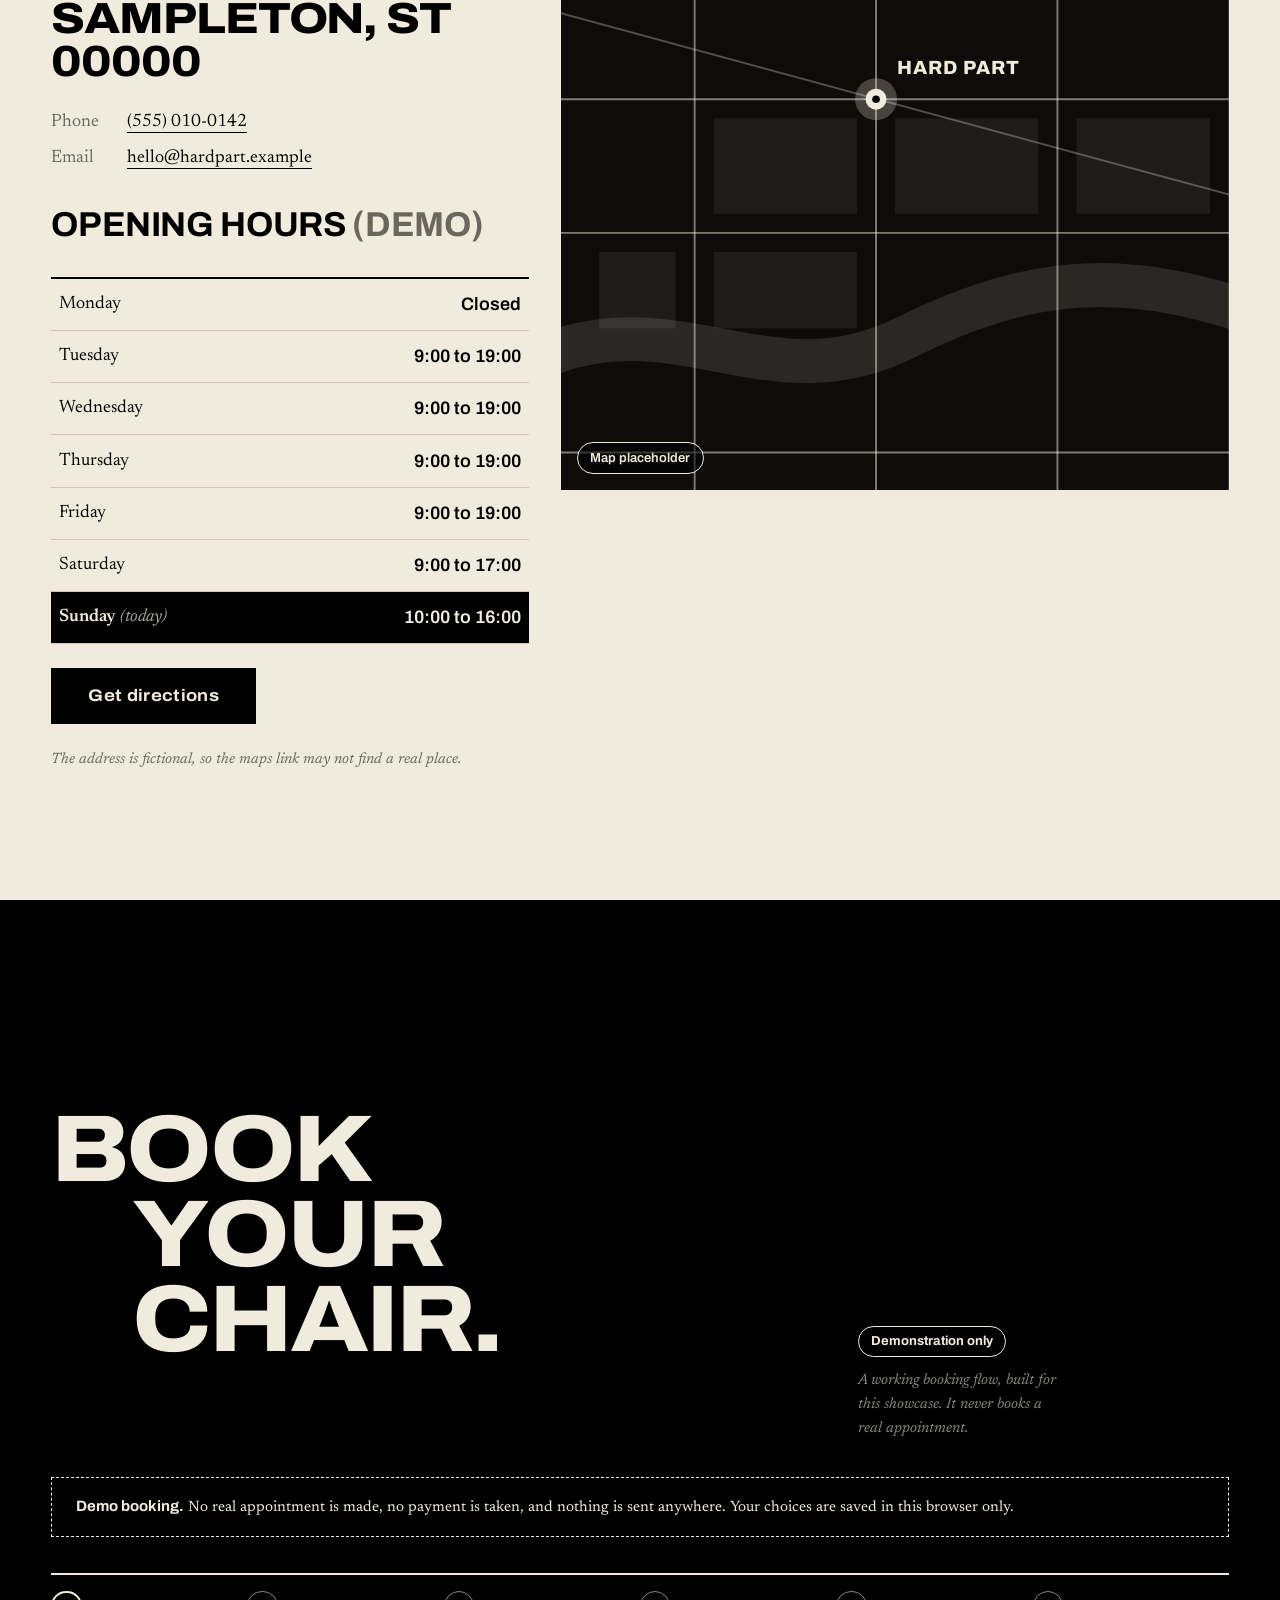
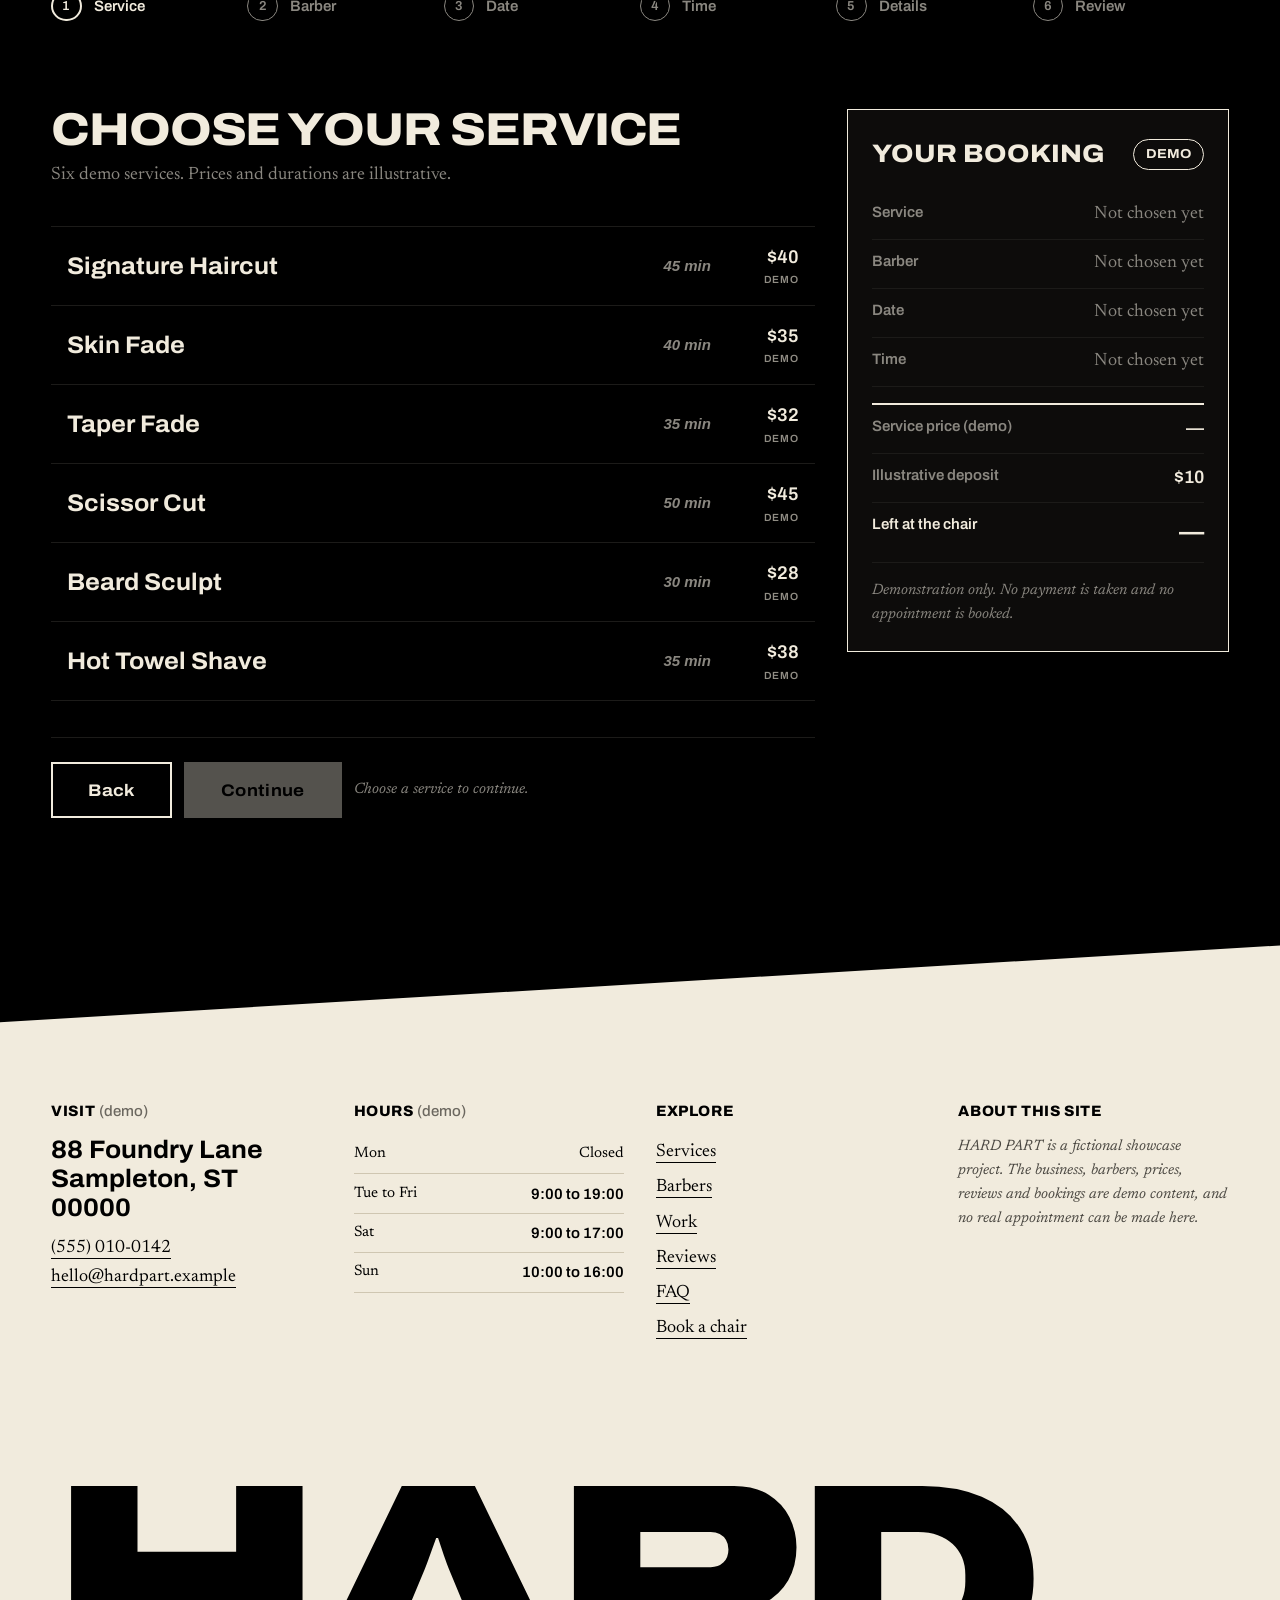
==== commit 4cc67bfe: "Add files via upload" ====
--- a/index.html
+++ b/index.html
@@ -6,6 +6,10 @@
   <title>HARD PART — Barber Shop</title>
   <meta name="description" content="HARD PART is a modern barber shop for precision cuts, fades and hot-towel shaves. Demo project.">
   <meta name="theme-color" content="#000000">
+  <meta name="color-scheme" content="dark light">
+  <meta property="og:type" content="website">
+  <meta property="og:title" content="HARD PART — Barber Shop (demo)">
+  <meta property="og:description" content="A premium barber shop website showcase. Fictional business, demo booking.">
   <link rel="icon" href="data:image/svg+xml,%3Csvg xmlns='http://www.w3.org/2000/svg' viewBox='0 0 32 32'%3E%3Crect width='32' height='32' fill='%23000'/%3E%3Cpath d='M18 0h14v32H12z' fill='%23f1ebdd'/%3E%3C/svg%3E">
   <link rel="preconnect" href="https://fonts.googleapis.com">
   <link rel="preconnect" href="https://fonts.gstatic.com" crossorigin>
@@ -35,7 +39,9 @@
       <a href="#services">Services</a>
       <a href="#barbers">Barbers</a>
       <a href="#experience">Experience</a>
+      <a href="#gallery">Work</a>
       <a href="#reviews">Reviews</a>
+      <a href="#faq">FAQ</a>
       <a href="#visit">Visit</a>
       <a href="#book">Book Now</a>
     </nav>
@@ -96,15 +102,402 @@
       </div>
     </section>
 
-    <section class="stub" id="services"><p>Services and pricing — next phase</p></section>
-    <section class="stub" id="barbers"><p>Barbers — next phase</p></section>
-    <section class="stub" id="gallery"><p>Work — next phase</p></section>
-    <section class="stub" id="reviews"><p>Reviews — next phase</p></section>
-    <section class="stub" id="faq"><p>FAQ — next phase</p></section>
-    <section class="stub" id="visit"><p>Hours and location — next phase</p></section>
-    <section class="stub" id="book"><p>Booking — next phase</p></section>
+    <!-- SERVICES: editorial ledger. Selecting a service is handled in script.js and saved to localStorage. -->
+    <section class="section theme-cream services" id="services" aria-labelledby="servicesTitle">
+      <div class="container--wide">
+        <div class="grid services__head">
+          <h2 class="h2 services__title col-9 reveal" id="servicesTitle">The art<br>of the cut.</h2>
+          <div class="col-3 services__note reveal" style="--d:.15s">
+            <p class="services__tag">Demo content</p>
+            <p class="caption">Six services. Every price, duration and description here is demo content for this showcase.</p>
+          </div>
+        </div>
+
+        <ol class="svc-list" id="svcList">
+          <li class="svc reveal" style="--d:0.00s" data-id="signature" data-name="Signature Haircut" data-duration="45" data-price="40">
+            <span class="svc__idx num" aria-hidden="true">01</span>
+            <h3 class="svc__name">Signature Haircut</h3>
+            <p class="svc__desc">Consultation, cut, wash and style. The one that started it all.</p>
+            <p class="svc__meta"><span class="num">45 min</span><span class="num svc__price">$40<small>demo</small></span></p>
+            <button class="svc__book" type="button" aria-pressed="false">Book<span class="sr-only"> Signature Haircut</span></button>
+          </li>
+          <li class="svc reveal" style="--d:0.07s" data-id="skin-fade" data-name="Skin Fade" data-duration="40" data-price="35">
+            <span class="svc__idx num" aria-hidden="true">02</span>
+            <h3 class="svc__name">Skin Fade</h3>
+            <p class="svc__desc">Down to the skin and blended without a line in sight. Foil-finished edges.</p>
+            <p class="svc__meta"><span class="num">40 min</span><span class="num svc__price">$35<small>demo</small></span></p>
+            <button class="svc__book" type="button" aria-pressed="false">Book<span class="sr-only"> Skin Fade</span></button>
+          </li>
+          <li class="svc reveal" style="--d:0.14s" data-id="taper-fade" data-name="Taper Fade" data-duration="35" data-price="32">
+            <span class="svc__idx num" aria-hidden="true">03</span>
+            <h3 class="svc__name">Taper Fade</h3>
+            <p class="svc__desc">A gentle step down at the neck and sides. Clean, classic, easy to keep.</p>
+            <p class="svc__meta"><span class="num">35 min</span><span class="num svc__price">$32<small>demo</small></span></p>
+            <button class="svc__book" type="button" aria-pressed="false">Book<span class="sr-only"> Taper Fade</span></button>
+          </li>
+          <li class="svc reveal" style="--d:0.21s" data-id="scissor" data-name="Scissor Cut" data-duration="50" data-price="45">
+            <span class="svc__idx num" aria-hidden="true">04</span>
+            <h3 class="svc__name">Scissor Cut</h3>
+            <p class="svc__desc">Cut entirely with shears for length, movement and texture.</p>
+            <p class="svc__meta"><span class="num">50 min</span><span class="num svc__price">$45<small>demo</small></span></p>
+            <button class="svc__book" type="button" aria-pressed="false">Book<span class="sr-only"> Scissor Cut</span></button>
+          </li>
+          <li class="svc reveal" style="--d:0.28s" data-id="beard" data-name="Beard Sculpt" data-duration="30" data-price="28">
+            <span class="svc__idx num" aria-hidden="true">05</span>
+            <h3 class="svc__name">Beard Sculpt</h3>
+            <p class="svc__desc">Shape, line and trim, finished with oil and a warm towel.</p>
+            <p class="svc__meta"><span class="num">30 min</span><span class="num svc__price">$28<small>demo</small></span></p>
+            <button class="svc__book" type="button" aria-pressed="false">Book<span class="sr-only"> Beard Sculpt</span></button>
+          </li>
+          <li class="svc reveal" style="--d:0.35s" data-id="shave" data-name="Hot Towel Shave" data-duration="35" data-price="38">
+            <span class="svc__idx num" aria-hidden="true">06</span>
+            <h3 class="svc__name">Hot Towel Shave</h3>
+            <p class="svc__desc">Straight razor, hot towels and a slow, careful finish.</p>
+            <p class="svc__meta"><span class="num">35 min</span><span class="num svc__price">$38<small>demo</small></span></p>
+            <button class="svc__book" type="button" aria-pressed="false">Book<span class="sr-only"> Hot Towel Shave</span></button>
+          </li>
+        </ol>
+
+        <div class="svc-summary reveal" id="svcSummary" aria-live="polite">
+          <p class="svc-summary__text" id="svcSummaryText">Choose a service to begin.</p>
+          <a class="btn btn--lg" id="svcContinue" href="#book" hidden>Continue to booking</a>
+        </div>
+        <p class="caption services__foot">All prices are demo prices in US dollars. Nothing here is a real offer.</p>
+      </div>
+    </section>
+
+    <!-- DEPOSIT: editorial explanation, reacts to the selected service -->
+    <section class="section theme-black deposit" id="deposit" aria-labelledby="depositTitle">
+      <div class="container--wide grid">
+        <h2 class="h2 deposit__title col-7 reveal" id="depositTitle">Your chair.<br><span>Your time.</span></h2>
+        <div class="deposit__body col-4 start-9 stack">
+          <p class="prose reveal">A <strong>$10 deposit</strong> holds your slot, so the chair is yours at the time you picked. It comes off your final price, and the rest is settled at the chair.</p>
+          <p class="services__tag reveal">Illustrative only</p>
+          <p class="caption reveal">This is a showcase. No payment is processed and no card details are collected.</p>
+        </div>
+        <dl class="deposit__sum col-7 reveal" id="depositSum" aria-live="polite">
+          <div><dt>Service <span class="muted">(demo price)</span></dt><dd id="depSvc">Choose a service above</dd></div>
+          <div><dt>Deposit <span class="muted">(demo)</span></dt><dd class="num" id="depDeposit">$10</dd></div>
+          <div class="deposit__total"><dt>Left to pay at the chair</dt><dd class="num" id="depDue">—</dd></div>
+        </dl>
+      </div>
+    </section>
+    <!-- BARBERS: staggered editorial profiles. Selection is saved to localStorage for the booking phase. -->
+    <section class="section theme-cream barbers" id="barbers" aria-labelledby="barbersTitle">
+      <div class="container--wide">
+        <div class="grid barbers__head">
+          <h2 class="h2 col-8 reveal" id="barbersTitle">Four chairs.<br>Four hands.</h2>
+          <div class="col-3 start-9 services__note reveal" style="--d:.15s">
+            <p class="services__tag">Fictional barbers</p>
+            <p class="caption">Demo profiles with illustrated portraits. Pick who cuts your hair, or leave it to us.</p>
+          </div>
+        </div>
+        <div class="barbers__grid">
+          <article class="barber barber--1 reveal" data-id="marcus" data-name="Marcus Hale" data-specialty="Skin fades and tapers">
+            <div class="barber__media img-reveal"><img src="assets/images/barbers/marcus-hale.svg" width="800" height="1000" alt="Portrait illustration of Marcus Hale, a barber with a short skin fade" loading="lazy" decoding="async"></div>
+            <span class="barber__idx num" aria-hidden="true">01</span>
+            <h3 class="barber__name">Marcus<br>Hale</h3>
+            <p class="barber__spec">Skin fades and tapers</p>
+            <p class="barber__bio">Twelve years behind the chair. Marcus treats every fade like a blueprint: measured, blended, finished with a sharp edge-up.</p>
+            <button class="barber__pick" type="button" aria-pressed="false"><span>Choose Marcus</span></button>
+          </article>
+          <article class="barber barber--2 reveal" data-id="elena" data-name="Elena Voss" data-specialty="Scissor cuts and texture">
+            <div class="barber__media img-reveal"><img src="assets/images/barbers/elena-voss.svg" width="800" height="1000" alt="Portrait illustration of Elena Voss, a barber with her hair in a bun" loading="lazy" decoding="async"></div>
+            <span class="barber__idx num" aria-hidden="true">02</span>
+            <h3 class="barber__name">Elena<br>Voss</h3>
+            <p class="barber__spec">Scissor cuts and texture</p>
+            <p class="barber__bio">Trained in London and cuts entirely by hand. Expect a proper consultation and a shape that grows out well.</p>
+            <button class="barber__pick" type="button" aria-pressed="false"><span>Choose Elena</span></button>
+          </article>
+          <article class="barber barber--3 reveal" data-id="dario" data-name="Dario Quinn" data-specialty="Classic cuts and hot towel shaves">
+            <div class="barber__media img-reveal"><img src="assets/images/barbers/dario-quinn.svg" width="800" height="1000" alt="Portrait illustration of Dario Quinn, a barber with a classic side part" loading="lazy" decoding="async"></div>
+            <span class="barber__idx num" aria-hidden="true">03</span>
+            <h3 class="barber__name">Dario<br>Quinn</h3>
+            <p class="barber__spec">Classic cuts and hot towel shaves</p>
+            <p class="barber__bio">A slow, old-school chair. His straight-razor work is why people book the last slot of the day.</p>
+            <button class="barber__pick" type="button" aria-pressed="false"><span>Choose Dario</span></button>
+          </article>
+          <article class="barber barber--4 reveal" data-id="jonah" data-name="Jonah Reyes" data-specialty="Beard sculpting">
+            <div class="barber__media img-reveal"><img src="assets/images/barbers/jonah-reyes.svg" width="800" height="1000" alt="Portrait illustration of Jonah Reyes, a barber with a full sculpted beard" loading="lazy" decoding="async"></div>
+            <span class="barber__idx num" aria-hidden="true">04</span>
+            <h3 class="barber__name">Jonah<br>Reyes</h3>
+            <p class="barber__spec">Beard sculpting</p>
+            <p class="barber__bio">Lines, shape and balance. Jonah designs a beard around the face it has to live on.</p>
+            <button class="barber__pick" type="button" aria-pressed="false"><span>Choose Jonah</span></button>
+          </article>
+        </div>
+        <div class="svc-summary reveal" id="barberSummary" aria-live="polite">
+          <p class="svc-summary__text" id="barberSummaryText">No barber chosen yet.</p>
+          <div class="cluster">
+            <button class="btn btn--ghost" type="button" id="barberAny" aria-pressed="false">No preference</button>
+            <a class="btn" id="barberContinue" href="#book" hidden>Continue to booking</a>
+          </div>
+        </div>
+      </div>
+    </section>
+
+    <!-- GALLERY: filterable portfolio with a dense, uneven grid -->
+    <section class="section theme-black gallery" id="gallery" aria-labelledby="galleryTitle">
+      <div class="container--wide">
+        <div class="grid gallery__head">
+          <h2 class="h2 col-8 reveal" id="galleryTitle">The proof<br><span>is in the edges.</span></h2>
+          <div class="col-3 start-9 services__note reveal" style="--d:.15s">
+            <p class="services__tag">Demo content</p>
+            <p class="caption">Illustrated placeholders. Swap in real photography by replacing the files in assets/images/gallery.</p>
+          </div>
+        </div>
+        <div class="cluster gallery__filters reveal" role="group" aria-label="Filter the portfolio"><button class="chip" type="button" data-filter="all" aria-pressed="true">All</button><button class="chip" type="button" data-filter="fade" aria-pressed="false">Skin fades</button><button class="chip" type="button" data-filter="taper" aria-pressed="false">Tapers</button><button class="chip" type="button" data-filter="textured" aria-pressed="false">Textured</button><button class="chip" type="button" data-filter="classic" aria-pressed="false">Classic</button><button class="chip" type="button" data-filter="beard" aria-pressed="false">Beard grooming</button></div>
+        <p class="sr-only" id="galleryStatus" aria-live="polite"></p>
+        <div class="gallery__grid" id="galleryGrid">
+          <figure class="g-item g--big" data-cat="fade">
+            <div class="g-media img-reveal"><img src="assets/images/gallery/skin-fade-1.svg" width="1000" height="1000" alt="Back of a head with a skin fade, dark illustration" loading="lazy" decoding="async"></div>
+            <figcaption class="g-cap"><span class="g-no num">01</span><span class="g-title">Zero-to-one skin fade</span><span class="g-cat">Skin fade</span></figcaption>
+          </figure>
+          <figure class="g-item" data-cat="fade">
+            <div class="g-media img-reveal"><img src="assets/images/gallery/skin-fade-2.svg" width="800" height="800" alt="Back of a head with a low skin fade on a cream background" loading="lazy" decoding="async"></div>
+            <figcaption class="g-cap"><span class="g-no num">02</span><span class="g-title">Low skin fade</span><span class="g-cat">Skin fade</span></figcaption>
+          </figure>
+          <figure class="g-item g--tall" data-cat="taper">
+            <div class="g-media img-reveal"><img src="assets/images/gallery/taper-1.svg" width="600" height="1200" alt="Back of a head with a tapered neckline" loading="lazy" decoding="async"></div>
+            <figcaption class="g-cap"><span class="g-no num">03</span><span class="g-title">Neat tapered neckline</span><span class="g-cat">Taper</span></figcaption>
+          </figure>
+          <figure class="g-item g--wide" data-cat="taper">
+            <div class="g-media img-reveal"><img src="assets/images/gallery/taper-2.svg" width="1200" height="600" alt="Back of a head with a classic taper on a cream background" loading="lazy" decoding="async"></div>
+            <figcaption class="g-cap"><span class="g-no num">04</span><span class="g-title">Classic taper, back</span><span class="g-cat">Taper</span></figcaption>
+          </figure>
+          <figure class="g-item" data-cat="textured">
+            <div class="g-media img-reveal"><img src="assets/images/gallery/textured-1.svg" width="800" height="800" alt="Front view of a textured crop" loading="lazy" decoding="async"></div>
+            <figcaption class="g-cap"><span class="g-no num">05</span><span class="g-title">Crop with texture</span><span class="g-cat">Textured cut</span></figcaption>
+          </figure>
+          <figure class="g-item g--tall" data-cat="textured">
+            <div class="g-media img-reveal"><img src="assets/images/gallery/textured-2.svg" width="600" height="1200" alt="Front view of a spiked textured cut on cream" loading="lazy" decoding="async"></div>
+            <figcaption class="g-cap"><span class="g-no num">06</span><span class="g-title">Spiked fringe</span><span class="g-cat">Textured cut</span></figcaption>
+          </figure>
+          <figure class="g-item g--wide" data-cat="classic">
+            <div class="g-media img-reveal"><img src="assets/images/gallery/classic-1.svg" width="1200" height="600" alt="Front view of a combed side part" loading="lazy" decoding="async"></div>
+            <figcaption class="g-cap"><span class="g-no num">07</span><span class="g-title">Combed side part</span><span class="g-cat">Classic style</span></figcaption>
+          </figure>
+          <figure class="g-item" data-cat="classic">
+            <div class="g-media img-reveal"><img src="assets/images/gallery/classic-2.svg" width="800" height="800" alt="Front view of a classic haircut on cream" loading="lazy" decoding="async"></div>
+            <figcaption class="g-cap"><span class="g-no num">08</span><span class="g-title">Gentleman's classic</span><span class="g-cat">Classic style</span></figcaption>
+          </figure>
+          <figure class="g-item g--big" data-cat="beard">
+            <div class="g-media img-reveal"><img src="assets/images/gallery/beard-1.svg" width="1000" height="1000" alt="Front view of a sculpted full beard on cream" loading="lazy" decoding="async"></div>
+            <figcaption class="g-cap"><span class="g-no num">09</span><span class="g-title">Full beard, sculpted</span><span class="g-cat">Beard grooming</span></figcaption>
+          </figure>
+          <figure class="g-item" data-cat="beard">
+            <div class="g-media img-reveal"><img src="assets/images/gallery/beard-2.svg" width="800" height="800" alt="Front view of a short boxed beard" loading="lazy" decoding="async"></div>
+            <figcaption class="g-cap"><span class="g-no num">10</span><span class="g-title">Short boxed beard</span><span class="g-cat">Beard grooming</span></figcaption>
+          </figure>
+        </div>
+      </div>
+    </section>
+
+    <!-- REVIEWS: all testimonials are fictional demo content. The rating is calculated in script.js from the six below. -->
+    <section class="section theme-cream reviews" id="reviews" aria-labelledby="reviewsTitle">
+      <div class="container--wide">
+        <div class="grid reviews__head">
+          <h2 class="h2 col-8 reveal" id="reviewsTitle">Heard<br>in the chair.</h2>
+          <div class="col-3 start-9 services__note reveal" style="--d:.15s">
+            <p class="services__tag">Fictional reviews</p>
+            <p class="caption">These testimonials are invented for this demo. They are not verified customer reviews.</p>
+          </div>
+        </div>
+        <div class="reviews__layout">
+          <aside class="rating reveal" aria-label="Demo rating summary">
+            <p class="rating__num num" id="ratingNum">4.8</p>
+            <span class="stars stars--lg" id="ratingStars" style="--r:4.8" role="img" aria-label="Average rating 4.8 out of 5 stars">★★★★★</span>
+            <p class="caption" id="ratingText">Demo rating from 6 fictional reviews</p>
+            <ul class="rating__bars" id="ratingBars" aria-label="Rating breakdown (demo)"></ul>
+          </aside>
+          <div class="quotes">
+          <figure class="quote quote--lead reveal" style="--d:0.00s" data-rating="5">
+            <span class="stars" style="--r:5" role="img" aria-label="5 out of 5 stars">★★★★★</span>
+            <blockquote><p>The cleanest skin fade I have had. Marcus took his time, checked every angle and the blend was perfect.</p></blockquote>
+            <figcaption>Alex M. <span class="muted">· Skin Fade · Demo testimonial</span></figcaption>
+          </figure>
+          <figure class="quote reveal" style="--d:0.08s" data-rating="5">
+            <span class="stars" style="--r:5" role="img" aria-label="5 out of 5 stars">★★★★★</span>
+            <blockquote><p>Elena asked more questions in five minutes than my last barber did in five years. The cut grows out beautifully.</p></blockquote>
+            <figcaption>Priya S. <span class="muted">· Scissor Cut · Demo testimonial</span></figcaption>
+          </figure>
+          <figure class="quote reveal" style="--d:0.16s" data-rating="5">
+            <span class="stars" style="--r:5" role="img" aria-label="5 out of 5 stars">★★★★★</span>
+            <blockquote><p>Hot towel shave with Dario. Slow, calm and sharp. I fell asleep for a minute and I regret nothing.</p></blockquote>
+            <figcaption>Tom R. <span class="muted">· Hot Towel Shave · Demo testimonial</span></figcaption>
+          </figure>
+          <figure class="quote reveal" style="--d:0.24s" data-rating="5">
+            <span class="stars" style="--r:5" role="img" aria-label="5 out of 5 stars">★★★★★</span>
+            <blockquote><p>Jonah reshaped my beard around my jaw instead of just trimming it. Strangers keep asking who did it.</p></blockquote>
+            <figcaption>Sam K. <span class="muted">· Beard Sculpt · Demo testimonial</span></figcaption>
+          </figure>
+          <figure class="quote reveal" style="--d:0.32s" data-rating="4">
+            <span class="stars" style="--r:4" role="img" aria-label="4 out of 5 stars">★★★★★</span>
+            <blockquote><p>Waited about ten minutes past my slot, but the taper was spot on and they offered coffee. Would book again.</p></blockquote>
+            <figcaption>Chris L. <span class="muted">· Taper Fade · Demo testimonial</span></figcaption>
+          </figure>
+          <figure class="quote reveal" style="--d:0.40s" data-rating="5">
+            <span class="stars" style="--r:5" role="img" aria-label="5 out of 5 stars">★★★★★</span>
+            <blockquote><p>Walked in with a vague idea, walked out with exactly what I meant. The chair alone is worth the visit.</p></blockquote>
+            <figcaption>Nadia B. <span class="muted">· Signature Haircut · Demo testimonial</span></figcaption>
+          </figure>
+          </div>
+        </div>
+      </div>
+    </section>
+
+    <!-- FAQ: accessible accordion (buttons + regions). Animated with a grid-rows transition. -->
+    <section class="section theme-black faq" id="faq" aria-labelledby="faqTitle">
+      <div class="container--wide grid">
+        <h2 class="h2 col-5 reveal" id="faqTitle">Good<br>questions.</h2>
+        <div class="faq__list col-7 reveal" id="faqList" style="--d:.1s">
+          <div class="faq__item">
+            <h3 class="faq__q"><button class="faq__btn" type="button" id="faq-q1" aria-expanded="false" aria-controls="faq-a1"><span>How does booking work?</span><span class="faq__icon" aria-hidden="true"></span></button></h3>
+            <div class="faq__panel" id="faq-a1" role="region" aria-labelledby="faq-q1"><div><p>Pick a service, a barber, a day and a time, then confirm. In this showcase the booking is a simulation that lives only in your browser. Nothing is sent anywhere.</p></div></div>
+          </div>
+          <div class="faq__item">
+            <h3 class="faq__q"><button class="faq__btn" type="button" id="faq-q2" aria-expanded="false" aria-controls="faq-a2"><span>What is the $10 deposit?</span><span class="faq__icon" aria-hidden="true"></span></button></h3>
+            <div class="faq__panel" id="faq-a2" role="region" aria-labelledby="faq-q2"><div><p>An illustrative deposit that shows how a live shop could hold your slot and take it off your final price. No payment is processed and no card details are collected.</p></div></div>
+          </div>
+          <div class="faq__item">
+            <h3 class="faq__q"><button class="faq__btn" type="button" id="faq-q3" aria-expanded="false" aria-controls="faq-a3"><span>Can I change or cancel a booking?</span><span class="faq__icon" aria-hidden="true"></span></button></h3>
+            <div class="faq__panel" id="faq-a3" role="region" aria-labelledby="faq-q3"><div><p>In the demo you can clear your saved booking at any time, since it is stored only in your browser. A real shop would set its own change and cancellation rules.</p></div></div>
+          </div>
+          <div class="faq__item">
+            <h3 class="faq__q"><button class="faq__btn" type="button" id="faq-q4" aria-expanded="false" aria-controls="faq-a4"><span>How long does a haircut take?</span><span class="faq__icon" aria-hidden="true"></span></button></h3>
+            <div class="faq__panel" id="faq-a4" role="region" aria-labelledby="faq-q4"><div><p>The demo services run from 30 to 50 minutes, depending on what you pick. The duration is shown next to each service.</p></div></div>
+          </div>
+          <div class="faq__item">
+            <h3 class="faq__q"><button class="faq__btn" type="button" id="faq-q5" aria-expanded="false" aria-controls="faq-a5"><span>Do you take walk-ins?</span><span class="faq__icon" aria-hidden="true"></span></button></h3>
+            <div class="faq__panel" id="faq-a5" role="region" aria-labelledby="faq-q5"><div><p>In this fictional shop, booked chairs come first, and walk-ins are welcome whenever a chair is free.</p></div></div>
+          </div>
+          <div class="faq__item">
+            <h3 class="faq__q"><button class="faq__btn" type="button" id="faq-q6" aria-expanded="false" aria-controls="faq-a6"><span>Is HARD PART a real barber shop?</span><span class="faq__icon" aria-hidden="true"></span></button></h3>
+            <div class="faq__panel" id="faq-a6" role="region" aria-labelledby="faq-q6"><div><p>No. HARD PART is a fictional showcase project. The address, hours, prices, barbers and reviews are all demo content.</p></div></div>
+          </div>
+        </div>
+      </div>
+    </section>
+
+    <!-- LOCATION: fictional business details; the map is a stylised placeholder, not a real map -->
+    <section class="section theme-cream visit" id="visit" aria-labelledby="visitTitle">
+      <div class="container--wide">
+        <div class="grid visit__head">
+          <h2 class="h2 col-8 reveal" id="visitTitle">Come<br><span>on in.</span></h2>
+          <div class="col-3 start-9 services__note reveal" style="--d:.15s">
+            <p class="services__tag">Demo business</p>
+            <p class="caption">The address, hours and contact details below are fictional.</p>
+          </div>
+        </div>
+        <div class="visit__layout">
+          <div class="visit__info stack reveal">
+            <address class="visit__address">88 Foundry Lane<br>Sampleton, ST 00000</address>
+            <ul class="visit__contact">
+              <li><span class="muted">Phone</span> <a class="link" href="tel:+15550100142">(555) 010-0142</a></li>
+              <li><span class="muted">Email</span> <a class="link" href="mailto:hello@hardpart.example">hello@hardpart.example</a></li>
+            </ul>
+            <div>
+              <h3 class="h3">Opening hours <span class="muted">(demo)</span></h3>
+              <ul class="hours" id="hours"><li data-day="1"><span>Monday</span><span class="num">Closed</span></li><li data-day="2"><span>Tuesday</span><span class="num">9:00 to 19:00</span></li><li data-day="3"><span>Wednesday</span><span class="num">9:00 to 19:00</span></li><li data-day="4"><span>Thursday</span><span class="num">9:00 to 19:00</span></li><li data-day="5"><span>Friday</span><span class="num">9:00 to 19:00</span></li><li data-day="6"><span>Saturday</span><span class="num">9:00 to 17:00</span></li><li data-day="0"><span>Sunday</span><span class="num">10:00 to 16:00</span></li></ul>
+            </div>
+            <a class="btn btn--lg" href="https://www.google.com/maps/search/?api=1&amp;query=88+Foundry+Lane+Sampleton" target="_blank" rel="noopener">Get directions<span class="sr-only"> (opens in a new tab)</span></a>
+            <p class="caption">The address is fictional, so the maps link may not find a real place.</p>
+          </div>
+          <figure class="map reveal" style="--d:.12s">
+            <svg class="map__svg" viewBox="0 0 700 560" role="img" aria-label="Stylised map placeholder showing the demo shop location" preserveAspectRatio="xMidYMid slice">
+            <rect width="700" height="560" fill="#0d0c0b"/>
+            <path d="M-20 420 C 120 360 220 470 360 400 S 600 330 740 380" fill="none" stroke="#2a2825" stroke-width="46"/>
+            <g stroke="#f1ebdd" stroke-opacity=".5" stroke-width="2" fill="none">
+              <path d="M0 150H700M0 290H700M0 520H700"/><path d="M140 0V560M330 0V560M520 0V560"/><path d="M0 60L700 250" stroke-opacity=".3"/>
+            </g>
+            <g fill="#f1ebdd" fill-opacity=".07"><rect x="160" y="170" width="150" height="100"/><rect x="350" y="170" width="150" height="100"/><rect x="540" y="170" width="140" height="100"/><rect x="160" y="310" width="150" height="80"/><rect x="40" y="310" width="80" height="80"/></g>
+            <g class="map__pin" transform="translate(330 150)">
+              <circle class="map__pulse" r="22" fill="#f1ebdd" fill-opacity=".25"/>
+              <circle r="11" fill="#f1ebdd"/><circle r="4" fill="#000"/>
+            </g>
+            <text x="352" y="124" fill="#f1ebdd" font-family="Archivo, Arial, sans-serif" font-weight="800" font-size="20" letter-spacing="1">HARD PART</text>
+          </svg>
+            <figcaption class="map__cap">Map placeholder</figcaption>
+          </figure>
+        </div>
+      </div>
+    </section>
+
+    <!-- BOOKING: frontend-only demonstration (see booking.js). No backend, no payments, no real appointments. -->
+    <section class="section theme-black bookingsec" id="book" aria-labelledby="bookTitle">
+      <div class="container--wide">
+        <div class="grid bookingsec__head">
+          <h2 class="h2 col-8 reveal" id="bookTitle">Book<br><span>your chair.</span></h2>
+          <div class="col-3 start-9 services__note reveal" style="--d:.15s">
+            <p class="services__tag">Demonstration only</p>
+            <p class="caption">A working booking flow, built for this showcase. It never books a real appointment.</p>
+          </div>
+        </div>
+
+        <div class="booking" id="booking">
+          <p class="booking__demo" role="note"><strong>Demo booking.</strong> No real appointment is made, no payment is taken, and nothing is sent anywhere. Your choices are saved in this browser only.</p>
+          <ol class="stepper" id="stepper" aria-label="Booking steps"></ol>
+          <div class="booking__grid">
+            <div class="booking__main">
+              <div class="bpanel" id="bookPanel"></div>
+              <div class="booking__nav" id="bookNav">
+                <button class="btn btn--ghost btn--lg" type="button" id="bookBack" hidden>Back</button>
+                <button class="btn btn--lg" type="button" id="bookNext">Continue</button>
+                <p class="booking__hint" id="bookHint" aria-live="polite"></p>
+              </div>
+            </div>
+            <aside class="summary" id="bookSummary" aria-label="Booking summary (demo)"></aside>
+          </div>
+          <noscript><p class="caption">The booking demo needs JavaScript to run.</p></noscript>
+        </div>
+      </div>
+    </section>
   </main>
 
+  <!-- FOOTER: all business details are fictional demo content -->
+  <footer class="footer" aria-labelledby="footerTitle">
+    <div class="container--wide">
+      <h2 class="sr-only" id="footerTitle">HARD PART footer</h2>
+      <div class="footer__cols">
+        <div>
+          <h3 class="footer__h">Visit <span class="muted">(demo)</span></h3>
+          <address class="footer__addr">88 Foundry Lane<br>Sampleton, ST 00000</address>
+          <p><a class="link" href="tel:+15550100142">(555) 010-0142</a><br><a class="link" href="mailto:hello@hardpart.example">hello@hardpart.example</a></p>
+        </div>
+        <div>
+          <h3 class="footer__h">Hours <span class="muted">(demo)</span></h3>
+          <ul class="footer__list">
+            <li><span>Mon</span><span>Closed</span></li>
+            <li><span>Tue to Fri</span><span class="num">9:00 to 19:00</span></li>
+            <li><span>Sat</span><span class="num">9:00 to 17:00</span></li>
+            <li><span>Sun</span><span class="num">10:00 to 16:00</span></li>
+          </ul>
+        </div>
+        <nav aria-label="Footer">
+          <h3 class="footer__h">Explore</h3>
+          <ul class="footer__links">
+            <li><a class="link" href="#services">Services</a></li>
+            <li><a class="link" href="#barbers">Barbers</a></li>
+            <li><a class="link" href="#gallery">Work</a></li>
+            <li><a class="link" href="#reviews">Reviews</a></li>
+            <li><a class="link" href="#faq">FAQ</a></li>
+            <li><a class="link" href="#book">Book a chair</a></li>
+          </ul>
+        </nav>
+        <div>
+          <h3 class="footer__h">About this site</h3>
+          <p class="footer__note">HARD PART is a fictional showcase project. The business, barbers, prices, reviews and bookings are demo content, and no real appointment can be made here.</p>
+        </div>
+      </div>
+      <p class="footer__mark" aria-hidden="true"><span>Hard</span><span>Part</span></p>
+      <div class="footer__base">
+        <p>&copy; 2026 HARD PART. A fictional demonstration.</p>
+        <a class="link" href="#top">Back to top</a>
+      </div>
+    </div>
+  </footer>
+
   <script src="script.js"></script>
+  <script src="booking.js"></script>
 </body>
 </html>
--- a/style.css
+++ b/style.css
@@ -220,7 +220,7 @@
 .hero__content a { pointer-events: auto; }
 .hero__title {
   margin: 0; font-family: var(--font-display); font-weight: 900; text-transform: uppercase;
-  font-stretch: 125%; font-size: 9.6vw; line-height: .84; letter-spacing: -.04em;
+  font-stretch: 125%; font-size: min(9.6vw, 11.5rem); line-height: .84; letter-spacing: -.04em;
   transform: translate3d(0, calc(var(--sy) * -.08px), 0);
 }
 .hero__title .line { display: block; overflow: hidden; padding-block: .03em; }
@@ -253,7 +253,7 @@
   .hero__panel { top: 0; bottom: auto; height: 56svh; width: 100%; clip-path: polygon(0 0, 100% 0, 100% 100%, 0 calc(100% - 14vw)); }
   .hero__side, .hero__ruler { display: none; }
   .hero__photo { right: var(--pad); top: calc(var(--nav-h) + .75rem); width: min(56vw, 20rem, 34svh); }
-  .hero__title { font-size: 14vw; font-stretch: 105%; }
+  .hero__title { font-size: 12.8vw; font-stretch: 105%; }
   .hero__title .line--2 { margin-left: 0; }
   .hero__foot { flex-direction: column; align-items: flex-start; gap: 1.25rem; }
   .hero__actions { flex-direction: row; flex-wrap: wrap; }
@@ -357,17 +357,23 @@
 .sr-only { position: absolute; width: 1px; height: 1px; overflow: hidden; clip-path: inset(50%); white-space: nowrap; }
 .text-right { text-align: right; }
 .hide-sm { display: initial; }
-.reveal { opacity: 0; transform: translateY(1.5rem); transition: opacity var(--t-slow) var(--ease), transform var(--t-slow) var(--ease); }
-.reveal.is-visible, .no-js .reveal { opacity: 1; transform: none; }
+.js .reveal { opacity: 0; transform: translateY(1.5rem); transition: opacity var(--t-slow) var(--ease) var(--d, 0s), transform var(--t-slow) var(--ease) var(--d, 0s); }
+.js .reveal.is-visible { opacity: 1; transform: none; }
+.js .img-reveal { position: relative; }
+.js .img-reveal::before { content: ""; position: absolute; inset: 0; z-index: 2; background: var(--fg); transform-origin: top; transition: transform 1.3s var(--ease) var(--d, 0s); pointer-events: none; }
+.js .img-reveal.is-visible::before { transform: scaleY(0); }
+.js .img-reveal img { transform: scale(1.2); transition: transform 1.8s var(--ease) var(--d, 0s); }
+.js .img-reveal.is-visible img { transform: none; }
 
 /* Responsive grid spans */
 @media (min-width: 820px) {
-  .grid > .col-3 { grid-column: span 3; }
-  .grid > .col-4 { grid-column: span 4; }
-  .grid > .col-5 { grid-column: span 5; }
-  .grid > .col-6 { grid-column: span 6; }
-  .grid > .col-7 { grid-column: span 7; }
-  .grid > .col-8 { grid-column: span 8; }
+  .grid > .col-3 { grid-column: auto / span 3; }
+  .grid > .col-4 { grid-column: auto / span 4; }
+  .grid > .col-5 { grid-column: auto / span 5; }
+  .grid > .col-6 { grid-column: auto / span 6; }
+  .grid > .col-7 { grid-column: auto / span 7; }
+  .grid > .col-8 { grid-column: auto / span 8; }
+  .grid > .col-9 { grid-column: auto / span 9; }
   .grid > .start-2 { grid-column-start: 2; }
   .grid > .start-6 { grid-column-start: 6; }
   .grid > .start-8 { grid-column-start: 8; }
@@ -378,7 +384,7 @@
   .card { padding: var(--space-5); }
   .card--offset { margin-top: 0; }
 }
-@media (prefers-reduced-motion: reduce) { .reveal { opacity: 1; transform: none; } }
+@media (prefers-reduced-motion: reduce) { .js .reveal { opacity: 1; transform: none; } .js .img-reveal::before { display: none; } .js .img-reveal img { transform: none; } }
 
 /* ==========================================================
    9. EXPERIENCE — 3D chair stage
@@ -411,3 +417,445 @@
   .chair__stage { aspect-ratio: 4 / 5; min-height: 0; }
   .chair__fallback { object-fit: contain; }
 }
+
+/* ==========================================================
+   10. SERVICES — editorial ledger + deposit
+   ========================================================== */
+.services__head { align-items: end; margin-bottom: var(--space-7); }
+.services__title { font-size: clamp(3rem, 8.4vw, 9rem); }
+.services__note { display: grid; gap: var(--space-3); justify-items: start; }
+.services__tag {
+  display: inline-block; margin: 0; padding: .25rem .75rem; border: 1px solid currentColor; border-radius: var(--radius-pill);
+  font-family: var(--font-display); font-size: var(--fs-xs); font-weight: 700;
+}
+.services__foot { margin-top: var(--space-4); }
+
+.svc-list { list-style: none; margin: 0; padding: 0; border-top: 2px solid var(--black); }
+.svc {
+  --row-fg: var(--black); --row-bg: var(--cream);
+  position: relative; isolation: isolate; overflow: hidden;
+  display: grid; align-items: center; column-gap: var(--gap);
+  grid-template-columns: 3.5rem minmax(0, 1.35fr) minmax(0, 1fr) 7.5rem 8rem;
+  padding: var(--space-5) var(--space-4);
+  border-bottom: 1px solid var(--line);
+  color: var(--row-fg);
+  transition: color var(--t-base) var(--ease), padding var(--t-base) var(--ease);
+}
+/* Black fill wipes up from the bottom on hover and stays on the selected row */
+.svc::before {
+  content: ""; position: absolute; inset: 0; z-index: -1; background: var(--black);
+  transform: scaleY(0); transform-origin: bottom; transition: transform var(--t-base) var(--ease);
+}
+.svc:hover, .svc:focus-within, .svc.is-selected { --row-fg: var(--cream); --row-bg: var(--black); padding-left: var(--space-6); }
+.svc:hover::before, .svc:focus-within::before, .svc.is-selected::before { transform: scaleY(1); }
+.svc__idx { font-size: var(--fs-sm); opacity: .6; }
+.svc__name { margin: 0; font-family: var(--font-display); font-weight: 800; font-stretch: 112%; text-transform: uppercase; font-size: clamp(1.7rem, 3.6vw, 3.4rem); line-height: .95; letter-spacing: -.025em; transition: transform var(--t-base) var(--ease); }
+.svc:hover .svc__name, .svc.is-selected .svc__name { transform: translateX(.5rem); }
+.svc__desc { margin: 0; font-style: italic; font-size: var(--fs-base); line-height: 1.4; max-width: 34ch; }
+.svc__meta { margin: 0; display: grid; gap: .15rem; justify-items: end; text-align: right; }
+.svc__price { font-size: 1.6rem; font-weight: 700; }
+.svc__price small { display: block; font-size: .65rem; font-weight: 600; letter-spacing: .08em; text-transform: uppercase; opacity: .6; }
+.svc__book {
+  min-height: 2.75rem; padding: 0 1.2rem; cursor: pointer;
+  font-family: var(--font-display); font-weight: 700; font-size: .85rem; font-stretch: 110%;
+  color: inherit; background: transparent; border: 2px solid currentColor;
+  transition: background var(--t-fast), color var(--t-fast), transform var(--t-base) var(--ease);
+}
+.svc__book:hover { background: var(--row-fg); color: var(--row-bg); transform: translateY(-2px); }
+.svc.is-selected .svc__book { background: var(--cream); color: var(--black); border-color: var(--cream); }
+.svc__book:focus-visible { outline-color: var(--cream); }
+
+.svc-summary {
+  display: flex; align-items: center; justify-content: space-between; gap: var(--space-5); flex-wrap: wrap;
+  margin-top: var(--space-6); padding: var(--space-5) var(--space-5); border: 2px solid var(--black);
+}
+.svc-summary__text { margin: 0; font-family: var(--font-display); font-weight: 600; font-size: var(--fs-lg); }
+.svc-summary__text small { font-family: var(--font-text); font-style: italic; font-weight: 400; font-size: var(--fs-sm); opacity: .7; }
+.svc-summary .btn[hidden] { display: none; }
+
+/* Deposit */
+.deposit { border-top: 1px solid var(--line); }
+.deposit .grid { row-gap: var(--space-7); align-items: start; }
+.deposit__title { font-size: clamp(3rem, 8vw, 8.5rem); }
+.deposit__title span { display: inline-block; margin-left: 1.2ch; }  /* second line steps in */
+.deposit__body strong { font-weight: 600; border-bottom: 1px solid var(--cream); }
+.deposit__sum { margin: 0; border-top: 2px solid var(--cream); }
+.deposit__sum > div { display: flex; justify-content: space-between; gap: var(--space-5); padding: var(--space-4) 0; border-bottom: 1px solid var(--line); }
+.deposit__sum dt { font-family: var(--font-display); font-weight: 600; }
+.deposit__sum dd { margin: 0; text-align: right; }
+.deposit__total dt, .deposit__total dd { font-size: var(--fs-lg); }
+.deposit__total dd { font-weight: 700; }
+
+@media (max-width: 820px) {
+  .services__title { font-size: 12.5vw; font-stretch: 100%; }
+  .svc { grid-template-columns: 2.25rem minmax(0, 1fr) auto; row-gap: var(--space-3); padding-inline: 0; }
+  .svc:hover, .svc:focus-within, .svc.is-selected { padding-left: var(--space-3); padding-right: var(--space-3); }
+  .svc__desc { grid-column: 2 / -1; }
+  .svc__meta { grid-column: 2; grid-row: 3; justify-items: start; text-align: left; grid-auto-flow: column; gap: var(--space-4); align-items: baseline; }
+  .svc__book { grid-column: 3; grid-row: 3; }
+  .svc__name { grid-column: 2 / -1; }
+  .deposit__title { font-size: 13vw; }
+  .deposit__title span { margin-left: 0; }
+}
+
+/* ==========================================================
+   11. BARBERS + GALLERY
+   ========================================================== */
+.barbers__head, .gallery__head { align-items: end; margin-bottom: var(--space-7); }
+.barbers__head .h2, .gallery__head .h2 { font-size: clamp(3rem, 7.4vw, 8rem); }
+.gallery__head .h2 span { display: inline-block; margin-left: 1.2ch; }
+
+/* Barbers: four profiles, each with its own image shape and offset */
+.barbers__grid { display: grid; grid-template-columns: repeat(12, minmax(0, 1fr)); column-gap: var(--gap); row-gap: var(--space-8); align-items: start; }
+.barber { position: relative; display: grid; gap: var(--space-3); }
+.barber--1 { grid-column: 1 / span 5; }
+.barber--2 { grid-column: 7 / span 5; margin-top: var(--space-8); }
+.barber--3 { grid-column: 2 / span 4; }
+.barber--4 { grid-column: 8 / span 4; margin-top: calc(var(--space-7) * -1); }
+.barber__media { position: relative; overflow: hidden; background: var(--grey-mid); }
+.barber__media img { width: 100%; height: 100%; display: block; object-fit: cover; transition: transform var(--t-slow) var(--ease); }
+.barber--1 .barber__media { aspect-ratio: 4 / 5; clip-path: polygon(0 0, 100% 0, 100% 88%, 0 100%); }
+.barber--2 .barber__media { aspect-ratio: 3 / 4; border-radius: 999px 999px 0 0; }
+.barber--3 .barber__media { aspect-ratio: 1 / 1; clip-path: polygon(14% 0, 100% 0, 100% 100%, 0 100%); }
+.barber--4 .barber__media { aspect-ratio: 4 / 5; clip-path: polygon(0 0, 86% 0, 100% 12%, 100% 100%, 0 100%); }
+.barber:hover .barber__media img { transform: scale(1.06); }
+.barber__idx { font-size: var(--fs-sm); opacity: .6; }
+/* The name overlaps the portrait; difference blend keeps it readable on both cream and image */
+.barber__name {
+  margin: calc(var(--space-7) * -1) 0 0 var(--space-4); position: relative; z-index: 2;
+  font-family: var(--font-display); font-weight: 900; font-stretch: 120%; text-transform: uppercase;
+  font-size: clamp(2.6rem, 5.6vw, 6rem); line-height: .86; letter-spacing: -.04em;
+  color: var(--cream); mix-blend-mode: difference; pointer-events: none;
+  transition: transform var(--t-base) var(--ease);
+}
+.barber:hover .barber__name { transform: translateX(.6rem); }
+.barber__spec { margin: 0; font-family: var(--font-display); font-weight: 700; font-size: var(--fs-sm); }
+.barber__bio { margin: 0; max-width: 36ch; font-style: italic; }
+.barber__pick {
+  justify-self: start; min-height: 2.75rem; padding: 0 1.3rem; cursor: pointer; margin-top: var(--space-2);
+  font-family: var(--font-display); font-weight: 700; font-size: .85rem; font-stretch: 110%;
+  color: var(--black); background: transparent; border: 2px solid var(--black);
+  transition: background var(--t-fast), color var(--t-fast), transform var(--t-base) var(--ease);
+}
+.barber__pick:hover, .barber.is-selected .barber__pick { background: var(--black); color: var(--cream); }
+.barber__pick:hover { transform: translateY(-2px); }
+.barber.is-selected .barber__media::after { content: ""; position: absolute; inset: 0; border: 6px solid var(--cream); box-shadow: inset 0 0 0 2px var(--black); }
+
+/* Gallery: dense uneven grid; spans give each piece a different weight */
+.gallery__filters { margin-bottom: var(--space-6); }
+.gallery__filters .chip { background: transparent; color: var(--fg); cursor: pointer; font-family: var(--font-display); transition: background var(--t-fast), color var(--t-fast), border-color var(--t-fast); }
+.gallery__filters .chip:hover { border-color: var(--fg); }
+.gallery__grid { display: grid; grid-template-columns: repeat(4, minmax(0, 1fr)); grid-auto-rows: clamp(11rem, 19vw, 18rem); grid-auto-flow: dense; gap: var(--space-3); }
+.g-item { position: relative; margin: 0; overflow: hidden; background: var(--grey-mid); transition: opacity var(--t-base) var(--ease), transform var(--t-base) var(--ease); }
+.g--big { grid-column: auto / span 2; grid-row: span 2; }
+.g--tall { grid-row: span 2; }
+.g--wide { grid-column: auto / span 2; }
+.g-item.is-out { opacity: 0; transform: scale(.96); }
+.g-item[hidden] { display: none; }
+.g-media, .g-media img { width: 100%; height: 100%; display: block; }
+.g-media img { object-fit: cover; transition: transform var(--t-slow) var(--ease), filter var(--t-slow) var(--ease); }
+.g-item:hover .g-media img { transform: scale(1.07); }
+.g-cap {
+  position: absolute; inset: auto 0 0 0; display: grid; grid-template-columns: auto 1fr; column-gap: var(--space-3); padding: var(--space-4);
+  background: linear-gradient(transparent, rgba(0,0,0,.75)); color: var(--cream);
+}
+.g-no { font-size: var(--fs-xs); opacity: .7; align-self: center; }
+.g-title { font-family: var(--font-display); font-weight: 700; font-size: var(--fs-sm); }
+.g-cat { grid-column: 2; font-style: italic; font-size: var(--fs-sm); max-height: 0; opacity: 0; overflow: hidden; transition: max-height var(--t-base) var(--ease), opacity var(--t-base); }
+.g-item:hover .g-cat, .g-item:focus-within .g-cat { max-height: 2rem; opacity: .85; }
+.g-item::after { content: ""; position: absolute; top: 0; right: 0; width: 2.2rem; height: 2.2rem; background: var(--cream); clip-path: polygon(100% 0, 0 0, 100% 100%); transform: scale(0); transform-origin: top right; transition: transform var(--t-base) var(--ease); }
+.g-item:hover::after { transform: scale(1); }
+@media (hover: none) { .g-cat { max-height: 2rem; opacity: .85; } }
+
+@media (max-width: 820px) {
+  .barbers__grid { grid-template-columns: 1fr; row-gap: var(--space-7); }
+  .barber--1, .barber--2, .barber--3, .barber--4 { grid-column: 1; margin-top: 0; }
+  .barber--2, .barber--4 { margin-left: 12%; }
+  .barber--1, .barber--3 { margin-right: 12%; }
+  .barbers__head .h2, .gallery__head .h2 { font-size: 12vw; }
+  .gallery__head .h2 span { margin-left: 0; }
+  .gallery__grid { grid-template-columns: repeat(2, minmax(0, 1fr)); grid-auto-rows: 42vw; }
+  .g--big { grid-column: auto / span 2; grid-row: span 2; }
+  .g--wide { grid-column: auto / span 2; }
+}
+
+/* ==========================================================
+   12. REVIEWS, FAQ, LOCATION
+   ========================================================== */
+.reviews__head, .visit__head { align-items: end; margin-bottom: var(--space-7); }
+.reviews__head .h2, .visit__head .h2 { font-size: clamp(3rem, 7.4vw, 8rem); }
+.faq .h2 { font-size: clamp(2.6rem, 4.6vw, 6rem); }
+.visit__head .h2 span { display: inline-block; margin-left: 1.2ch; }
+
+/* Stars: a fractional fill, so 4.8 really looks like 4.8 */
+.stars {
+  --r: 5; display: inline-block; font-size: 1.15rem; letter-spacing: .12em; line-height: 1;
+  background: linear-gradient(90deg, currentColor calc(var(--r) / 5 * 100%), color-mix(in srgb, currentColor 22%, transparent) 0);
+  -webkit-background-clip: text; background-clip: text; color: transparent;
+  -webkit-text-fill-color: transparent;
+}
+.theme-cream .stars { color: var(--black); }
+.stars--lg { font-size: clamp(1.6rem, 3vw, 2.4rem); }
+
+.reviews__layout { display: grid; grid-template-columns: minmax(0, 4fr) minmax(0, 8fr); gap: var(--space-7) var(--gap); align-items: start; }
+.rating { position: sticky; top: calc(var(--nav-h) + 1rem); display: grid; gap: var(--space-3); justify-items: start; padding-top: var(--space-5); border-top: 2px solid var(--black); }
+.rating__num { margin: 0; font-size: clamp(6rem, 15vw, 14rem); font-stretch: 125%; font-weight: 900; line-height: .85; letter-spacing: -.05em; }
+.rating__bars { list-style: none; margin: var(--space-3) 0 0; padding: 0; width: 100%; display: grid; gap: .45rem; }
+.rating__bars li { display: grid; grid-template-columns: 1.6rem 1fr 1.6rem; align-items: center; gap: var(--space-3); font-family: var(--font-display); font-size: var(--fs-xs); font-weight: 600; }
+.rating__bars .bar { height: 6px; background: var(--line); position: relative; overflow: hidden; }
+.rating__bars .bar::after { content: ""; position: absolute; inset: 0; background: var(--black); transform-origin: left; transform: scaleX(var(--w, 0)); transition: transform 1.2s var(--ease); }
+
+.quotes { display: grid; grid-template-columns: repeat(2, minmax(0, 1fr)); gap: var(--space-7) var(--gap); }
+.quote { margin: 0; display: grid; gap: var(--space-4); align-content: start; padding-top: var(--space-4); border-top: 1px solid var(--line); }
+.quote:nth-child(odd) { margin-top: 0; }
+.quote:nth-child(even) { margin-top: var(--space-8); }
+.quote blockquote { margin: 0; font-style: italic; font-size: var(--fs-lg); line-height: 1.4; }
+.quote blockquote p { margin: 0; }
+.quote figcaption { font-family: var(--font-display); font-weight: 700; font-size: var(--fs-sm); }
+.quote figcaption .muted { font-weight: 500; }
+.quote--lead { grid-column: 1 / -1; border-top: 2px solid var(--black); }
+.quote--lead blockquote { font-size: clamp(1.8rem, 3.6vw, 3.4rem); line-height: 1.18; max-width: 24ch; }
+.quote--lead + .quote { margin-top: 0; }
+
+/* FAQ accordion */
+.faq .grid { align-items: start; }
+.faq__list { border-top: 2px solid var(--cream); }
+.faq__item { border-bottom: 1px solid var(--line); }
+.faq__q { margin: 0; }
+.faq__btn {
+  width: 100%; display: flex; justify-content: space-between; align-items: center; gap: var(--space-5);
+  padding: var(--space-5) 0; background: none; border: 0; color: inherit; text-align: left; cursor: pointer;
+  font-family: var(--font-display); font-weight: 700; font-size: clamp(1.15rem, 2vw, 1.6rem); font-stretch: 105%;
+}
+.faq__btn:hover span:first-child { text-decoration: underline; text-underline-offset: .25em; text-decoration-thickness: 1px; }
+.faq__icon { position: relative; flex: none; width: 1.4rem; height: 1.4rem; }
+.faq__icon::before, .faq__icon::after { content: ""; position: absolute; left: 0; right: 0; top: 50%; height: 2px; background: currentColor; transition: transform var(--t-base) var(--ease); }
+.faq__icon::after { transform: rotate(90deg); }
+.faq__item.is-open .faq__icon::after { transform: rotate(0); }
+.faq__panel { display: grid; grid-template-rows: 1fr; }
+.faq__panel > div { overflow: hidden; }
+.faq__panel p { margin: 0 0 var(--space-5); max-width: 52ch; color: var(--grey); }
+.js .faq__panel { grid-template-rows: 0fr; transition: grid-template-rows var(--t-base) var(--ease); }
+.js .faq__panel > div { visibility: hidden; transition: visibility var(--t-base); }
+.js .faq__item.is-open .faq__panel { grid-template-rows: 1fr; }
+.js .faq__item.is-open .faq__panel > div { visibility: visible; }
+.faq__btn:focus-visible { outline-offset: 4px; }
+
+/* Location */
+.visit__layout { display: grid; grid-template-columns: minmax(0, 5fr) minmax(0, 7fr); gap: var(--space-7) var(--gap); align-items: start; }
+.visit__address { font-style: normal; font-family: var(--font-display); font-weight: 800; font-stretch: 112%; text-transform: uppercase; font-size: clamp(1.8rem, 3.4vw, 3.2rem); line-height: .98; letter-spacing: -.025em; }
+.visit__contact { list-style: none; margin: var(--space-5) 0 0; padding: 0; display: grid; gap: var(--space-2); }
+.visit__contact .muted { display: inline-block; min-width: 4.5rem; }
+.hours { list-style: none; margin: var(--space-3) 0 0; padding: 0; border-top: 2px solid var(--black); }
+.hours li { display: flex; justify-content: space-between; padding: .7rem var(--space-2); border-bottom: 1px solid var(--line); transition: background var(--t-fast), color var(--t-fast); }
+.hours li.is-today { background: var(--black); color: var(--cream); font-weight: 600; }
+.hours li.is-today span:first-child::after { content: " (today)"; font-style: italic; font-weight: 400; opacity: .7; }
+.map { position: relative; margin: 0; aspect-ratio: 5 / 4; overflow: hidden; background: #0d0c0b; clip-path: polygon(0 0, 92% 0, 100% 8%, 100% 100%, 0 100%); }
+.map__svg { position: absolute; inset: 0; width: 100%; height: 100%; display: block; }
+.map__cap { position: absolute; left: 1rem; bottom: 1rem; padding: .3rem .8rem; border: 1px solid var(--cream); border-radius: var(--radius-pill); color: var(--cream); background: rgba(0,0,0,.55); font-family: var(--font-display); font-size: var(--fs-xs); font-weight: 600; }
+@media (prefers-reduced-motion: no-preference) {
+  .map__pulse { transform-box: fill-box; transform-origin: center; animation: pulse 2.6s var(--ease) infinite; }
+}
+@keyframes pulse { 0% { transform: scale(.6); opacity: 1; } 100% { transform: scale(2.4); opacity: 0; } }
+
+@media (max-width: 820px) {
+  .reviews__head .h2, .visit__head .h2 { font-size: 12vw; }
+  .faq .h2 { font-size: 10.5vw; }
+  .visit__head .h2 span { margin-left: 0; }
+  .reviews__layout, .visit__layout { grid-template-columns: 1fr; }
+  .rating { position: static; }
+  .quotes { grid-template-columns: 1fr; }
+  .quote:nth-child(even) { margin-top: 0; margin-left: 10%; }
+  .map { aspect-ratio: 4 / 3; }
+}
+
+/* ==========================================================
+   13. BOOKING DEMO
+   ========================================================== */
+.bookingsec__head { align-items: end; margin-bottom: var(--space-6); }
+.bookingsec__head .h2 { font-size: clamp(3rem, 7.4vw, 8rem); }
+.bookingsec__head .h2 span { display: inline-block; margin-left: 1.2ch; }
+
+.booking__demo { margin: 0 0 var(--space-6); padding: var(--space-4) var(--space-5); border: 1px dashed var(--cream); font-size: var(--fs-sm); }
+.booking__demo strong { font-family: var(--font-display); }
+
+/* Stepper */
+.stepper { list-style: none; margin: 0 0 var(--space-7); padding: 0; display: grid; grid-template-columns: repeat(6, minmax(0, 1fr)); border-top: 2px solid var(--cream); }
+.stepper__item button {
+  width: 100%; display: flex; align-items: center; gap: var(--space-3); padding: var(--space-4) var(--space-2) var(--space-4) 0;
+  background: none; border: 0; color: var(--grey); text-align: left; font-family: var(--font-display); font-weight: 600; font-size: var(--fs-sm);
+  cursor: pointer; transition: color var(--t-fast);
+}
+.stepper__item button:disabled { cursor: default; }
+.stepper__item button:not(:disabled):hover { color: var(--cream); }
+.stepper__n { display: grid; place-items: center; width: 1.9rem; height: 1.9rem; border: 1px solid currentColor; border-radius: var(--radius-pill); font-size: var(--fs-xs); flex: none; }
+.stepper__item.is-done button { color: var(--cream); }
+.stepper__item.is-done .stepper__n { background: var(--cream); color: var(--black); border-color: var(--cream); }
+.stepper__item.is-current button { color: var(--cream); }
+.stepper__item.is-current .stepper__n { border-width: 2px; }
+
+/* Layout */
+.booking__grid { display: grid; grid-template-columns: minmax(0, 8fr) minmax(0, 4fr); gap: var(--space-7) var(--gap); align-items: start; }
+.bpanel { min-height: 24rem; }
+.bpanel.is-enter { animation: panel-step .55s var(--ease); }
+@keyframes panel-step { from { opacity: 0; transform: translateY(1rem); } }
+.panel__title { margin: 0 0 var(--space-2); font-family: var(--font-display); font-weight: 800; font-stretch: 112%; text-transform: uppercase; font-size: clamp(1.8rem, 3.6vw, 3.2rem); line-height: .95; letter-spacing: -.025em; outline: none; }
+.panel__sub { margin: 0 0 var(--space-6); color: var(--grey); max-width: 52ch; }
+.booking__nav { display: flex; flex-wrap: wrap; align-items: center; gap: var(--space-3); margin-top: var(--space-6); padding-top: var(--space-5); border-top: 1px solid var(--line); }
+.booking__nav .btn { --wipe: var(--black); }
+.booking__nav .btn:disabled { opacity: .35; cursor: not-allowed; transform: none; }
+.booking__nav .btn:disabled::before { display: none; }
+.booking__nav .btn:not(.btn--ghost):hover { color: var(--cream); }
+.booking__hint { margin: 0; font-style: italic; color: var(--grey); font-size: var(--fs-sm); }
+
+/* Radio rows (services, barbers) */
+.opts { border-top: 1px solid var(--line); }
+.opt { position: relative; display: block; cursor: pointer; }
+.opt input { position: absolute; opacity: 0; inset: 0; margin: 0; cursor: pointer; }
+.opt__body { display: grid; grid-template-columns: minmax(0, 1fr) auto auto; align-items: center; gap: var(--space-4); padding: var(--space-4) var(--space-4); border-bottom: 1px solid var(--line); transition: background var(--t-fast), color var(--t-fast), padding var(--t-base) var(--ease); }
+.opt__name { font-family: var(--font-display); font-weight: 700; font-size: clamp(1.1rem, 2vw, 1.5rem); font-stretch: 105%; }
+.opt__meta { color: var(--grey); font-size: var(--fs-sm); font-style: italic; }
+.opt__price { font-size: 1.15rem; text-align: right; min-width: 4.5rem; }
+.opt__price small { display: block; font-size: .65rem; letter-spacing: .08em; text-transform: uppercase; opacity: .6; }
+.opt:hover input:not(:checked) + .opt__body { padding-left: var(--space-5); background: var(--ink); }
+.opt input:checked + .opt__body { background: var(--cream); color: var(--black); padding-left: var(--space-5); }
+.opt input:checked + .opt__body .opt__meta { color: var(--grey-mid); }
+.opt input:focus-visible + .opt__body { outline: 2px solid var(--cream); outline-offset: -2px; }
+.opt input:checked:focus-visible + .opt__body { outline-color: var(--black); }
+.opt__body--person { grid-template-columns: 3.5rem minmax(0, 1fr); grid-template-areas: "img name" "img meta"; column-gap: var(--space-4); row-gap: 0; }
+.opt__body--person .opt__thumb { grid-area: img; }
+.opt__body--person .opt__name { grid-area: name; align-self: end; }
+.opt__body--person .opt__meta { grid-area: meta; align-self: start; }
+.opt__thumb { width: 3.5rem; height: 3.5rem; border-radius: 50%; object-fit: cover; object-position: 50% 28%; background: var(--grey-mid); }
+.opt__thumb--any { display: grid; place-items: center; font-family: var(--font-display); font-size: var(--fs-xs); font-weight: 700; border: 1px solid currentColor; background: none; }
+
+/* Calendar */
+.cal { max-width: 34rem; border: 1px solid var(--line); padding: var(--space-5); }
+.cal__head { display: flex; align-items: center; justify-content: space-between; margin-bottom: var(--space-4); }
+.cal__month { margin: 0; font-family: var(--font-display); font-weight: 700; font-size: var(--fs-lg); }
+.cal__nav { width: 2.75rem; height: 2.75rem; background: none; color: var(--cream); border: 1px solid var(--line); cursor: pointer; font-size: 1.1rem; transition: border-color var(--t-fast), background var(--t-fast), color var(--t-fast); }
+.cal__nav:hover:not(:disabled) { background: var(--cream); color: var(--black); }
+.cal__nav:disabled { opacity: .3; cursor: not-allowed; }
+.cal__weekdays, .cal__grid { display: grid; grid-template-columns: repeat(7, minmax(0, 1fr)); gap: 4px; }
+.cal__weekdays span { text-align: center; font-family: var(--font-display); font-size: var(--fs-xs); font-weight: 600; color: var(--grey); padding-bottom: var(--space-2); }
+.cal__day { aspect-ratio: 1; display: grid; place-items: center; background: none; color: var(--cream); border: 1px solid transparent; cursor: pointer; font-family: var(--font-display); font-weight: 600; font-variant-numeric: tabular-nums; transition: background var(--t-fast), color var(--t-fast), border-color var(--t-fast); }
+.cal__day:hover:not([aria-disabled="true"]) { border-color: var(--cream); }
+.cal__day[aria-disabled="true"] { color: var(--grey-mid); cursor: not-allowed; text-decoration: line-through; text-decoration-thickness: 1px; }
+.cal__day.is-today { border-color: var(--grey); }
+.cal__day.is-selected { background: var(--cream); color: var(--black); border-color: var(--cream); }
+#calNote { margin-top: var(--space-4); }
+
+/* Time slots */
+.slots__group { margin-bottom: var(--space-5); }
+.slots__label { margin: 0 0 var(--space-3); font-family: var(--font-display); font-weight: 700; font-size: var(--fs-sm); color: var(--grey); }
+.slots { display: grid; grid-template-columns: repeat(auto-fill, minmax(7.5rem, 1fr)); gap: var(--space-2); }
+.slot { position: relative; display: block; }
+.slot input { position: absolute; opacity: 0; inset: 0; margin: 0; cursor: pointer; }
+.slot > span { display: grid; place-items: center; min-height: 3rem; border: 1px solid var(--line); font-family: var(--font-display); font-weight: 600; font-size: var(--fs-sm); font-variant-numeric: tabular-nums; transition: background var(--t-fast), color var(--t-fast), border-color var(--t-fast); }
+.slot:hover input:not(:disabled) + span { border-color: var(--cream); }
+.slot input:checked + span { background: var(--cream); color: var(--black); border-color: var(--cream); }
+.slot input:disabled { cursor: not-allowed; }
+.slot input:disabled + span { color: var(--grey-mid); text-decoration: line-through; text-decoration-thickness: 1px; }
+.slot input:focus-visible + span { outline: 2px solid var(--cream); outline-offset: 2px; }
+
+/* Details form */
+.form { display: grid; gap: var(--space-5); max-width: 34rem; }
+.form .input { min-height: 3.5rem; }
+.form .input[aria-invalid="true"] { border-color: var(--cream); border-width: 2px; }
+.field__err { margin: 0; min-height: 1.4em; font-size: var(--fs-sm); font-style: italic; }
+.field__err:not(:empty)::before { content: "Check this: "; font-family: var(--font-display); font-style: normal; font-weight: 700; }
+
+/* Review */
+.review { margin: 0 0 var(--space-6); border-top: 2px solid var(--cream); }
+.review > div { display: grid; grid-template-columns: 7rem minmax(0, 1fr) auto; gap: var(--space-4); align-items: baseline; padding: var(--space-3) 0; border-bottom: 1px solid var(--line); }
+.review dt { font-family: var(--font-display); font-weight: 600; font-size: var(--fs-sm); color: var(--grey); }
+.review dd { margin: 0; overflow-wrap: anywhere; }
+.review__edit .link { background: linear-gradient(currentColor, currentColor) 0 100% / 100% 1px no-repeat; border: 0; color: inherit; font: inherit; cursor: pointer; padding: 0 0 2px; background-color: transparent; }
+.review__money { margin-bottom: var(--space-4); }
+.consent { display: flex; gap: var(--space-3); align-items: flex-start; margin-top: var(--space-5); padding: var(--space-4); border: 1px solid var(--cream); cursor: pointer; }
+.consent input { width: 1.4rem; height: 1.4rem; margin: .2rem 0 0; accent-color: var(--cream); flex: none; }
+
+/* Summary sidebar */
+.summary { position: sticky; top: calc(var(--nav-h) + 1rem); padding: var(--space-5); border: 1px solid var(--cream); background: var(--ink); display: grid; gap: var(--space-4); }
+.summary__title { margin: 0; display: flex; justify-content: space-between; align-items: center; font-family: var(--font-display); font-weight: 800; font-size: var(--fs-lg); text-transform: uppercase; font-stretch: 110%; }
+.summary dl { margin: 0; }
+.summary__list > div, .summary__money > div { display: flex; justify-content: space-between; gap: var(--space-4); padding: .6rem 0; border-bottom: 1px solid var(--line); }
+.summary dt { font-family: var(--font-display); font-weight: 600; font-size: var(--fs-sm); color: var(--grey); }
+.summary dd { margin: 0; text-align: right; }
+.summary__money { border-top: 2px solid var(--cream); }
+.summary .is-total, .review__money .is-total { font-size: var(--fs-lg); }
+.summary .is-total dt, .review__money .is-total dt { color: var(--cream); }
+.summary .is-total dd, .review__money .is-total dd { font-weight: 700; }
+.review__money > div { display: flex; justify-content: space-between; padding: .6rem 0; border-bottom: 1px solid var(--line); }
+.review__money dt { font-family: var(--font-display); font-weight: 600; font-size: var(--fs-sm); color: var(--grey); }
+.review__money dd { margin: 0; }
+.summary.is-done { opacity: .85; }
+
+/* Confirmation */
+.done__title { font-size: clamp(2.4rem, 6vw, 5.5rem); margin-top: var(--space-4); }
+.done__ref { margin: var(--space-4) 0; font-size: var(--fs-lg); }
+.done__ref strong { border: 1px solid var(--cream); padding: .2rem .7rem; margin-left: .4rem; letter-spacing: .06em; }
+.done__notice { margin: var(--space-5) 0 var(--space-6); padding: var(--space-5); border: 1px dashed var(--cream); max-width: 40rem; }
+
+@media (max-width: 820px) {
+  .bookingsec__head .h2 { font-size: 12vw; }
+  .bookingsec__head .h2 span { margin-left: 0; }
+  .stepper { grid-template-columns: repeat(6, auto); justify-content: space-between; margin-bottom: var(--space-6); }
+  .stepper__item button { padding-right: 0; }
+  .stepper__l { display: none; }
+  .stepper__item.is-current .stepper__l { display: inline; position: absolute; left: 0; margin-top: 3.6rem; }
+  .stepper { position: relative; padding-bottom: 1.5rem; }
+  .booking__grid { grid-template-columns: 1fr; }
+  .summary { position: static; }
+  .cal { padding: var(--space-3); }
+  .review > div { grid-template-columns: 5.5rem minmax(0, 1fr) auto; }
+  .opt__body { grid-template-columns: minmax(0, 1fr) auto; }
+  .opt__body .opt__meta { grid-column: 1; }
+  .opt__body--person { grid-template-columns: 3.5rem minmax(0, 1fr); }
+}
+
+/* ==========================================================
+   14. FINAL POLISH
+   ========================================================== */
+html { -webkit-tap-highlight-color: transparent; }
+button, a, input, label { touch-action: manipulation; }
+h1, h2, h3, .h1, .h2, .h3, .panel__title { text-wrap: balance; }
+p, .prose, .caption { text-wrap: pretty; }
+body { font-kerning: normal; text-rendering: optimizeLegibility; }
+.btn:active, .svc__book:active, .barber__pick:active { transform: translateY(0) scale(.98); }
+
+/* Navigation: current section stays underlined */
+.nav__links a[aria-current="true"]::after { transform: scaleX(1); transform-origin: left; }
+
+/* Sticky hover is confusing on touch screens: only keep hover effects where a real pointer exists */
+@media (hover: none) {
+  .btn:hover, .svc__book:hover, .barber__pick:hover { transform: none; }
+  .svc:hover:not(.is-selected):not(:focus-within) { --row-fg: var(--black); --row-bg: var(--cream); padding-left: var(--space-4); }
+  .svc:hover:not(.is-selected):not(:focus-within)::before { transform: scaleY(0); }
+  .svc:hover:not(.is-selected) .svc__name, .barber:hover .barber__name { transform: none; }
+  .barber:hover .barber__media img, .g-item:hover .g-media img { transform: none; }
+  .g-item:hover::after { transform: scale(0); }
+  .opt:hover input:not(:checked) + .opt__body { padding-left: var(--space-4); background: none; }
+}
+
+/* Footer */
+.footer { position: relative; margin-top: -1px; background: var(--cream); color: var(--black); padding: clamp(6rem, 12vw, 10rem) 0 0; clip-path: polygon(0 clamp(2rem, 6vw, 6rem), 100% 0, 100% 100%, 0 100%); overflow: hidden; }
+.footer :focus-visible { outline-color: var(--black); }
+.footer__cols { display: grid; grid-template-columns: repeat(4, minmax(0, 1fr)); gap: var(--space-6) var(--gap); padding-bottom: var(--space-8); }
+.footer__h { margin: 0 0 var(--space-3); font-family: var(--font-display); font-weight: 800; font-size: var(--fs-sm); text-transform: uppercase; letter-spacing: .04em; }
+.footer__h .muted { text-transform: none; font-weight: 500; letter-spacing: 0; color: #6b675f; }
+.footer__addr { font-style: normal; font-family: var(--font-display); font-weight: 700; font-stretch: 105%; font-size: var(--fs-lg); line-height: 1.15; margin-bottom: var(--space-3); }
+.footer p { margin: 0 0 var(--space-3); }
+.footer__list, .footer__links { list-style: none; margin: 0; padding: 0; }
+.footer__list li { display: flex; justify-content: space-between; gap: var(--space-4); padding: .45rem 0; border-bottom: 1px solid #cfc6b1; font-size: var(--fs-sm); }
+.footer__links li { padding: .2rem 0; }
+.footer__note { font-style: italic; font-size: var(--fs-sm); max-width: 32ch; color: #4a4741; }
+.footer__mark { display: flex; flex-direction: column; margin: 0; font-family: var(--font-display); font-stretch: 125%; font-weight: 900; text-transform: uppercase; font-size: min(21vw, 22rem); line-height: .8; letter-spacing: -.045em; user-select: none; }
+.footer__mark span:last-child { align-self: flex-end; }
+.footer__base { display: flex; justify-content: space-between; gap: var(--space-4); flex-wrap: wrap; padding: var(--space-5) 0 var(--space-6); border-top: 2px solid var(--black); font-size: var(--fs-sm); }
+.footer__base p { margin: 0; }
+
+@media (max-width: 1100px) { .footer__cols { grid-template-columns: repeat(2, minmax(0, 1fr)); } }
+@media (max-width: 560px) { .footer__cols { grid-template-columns: 1fr; } .footer__mark { font-size: 25.5vw; } }
+
+@media (max-width: 560px) { .field__err { min-height: 2.8em; } }   /* reserve two lines so errors never shift the layout */
